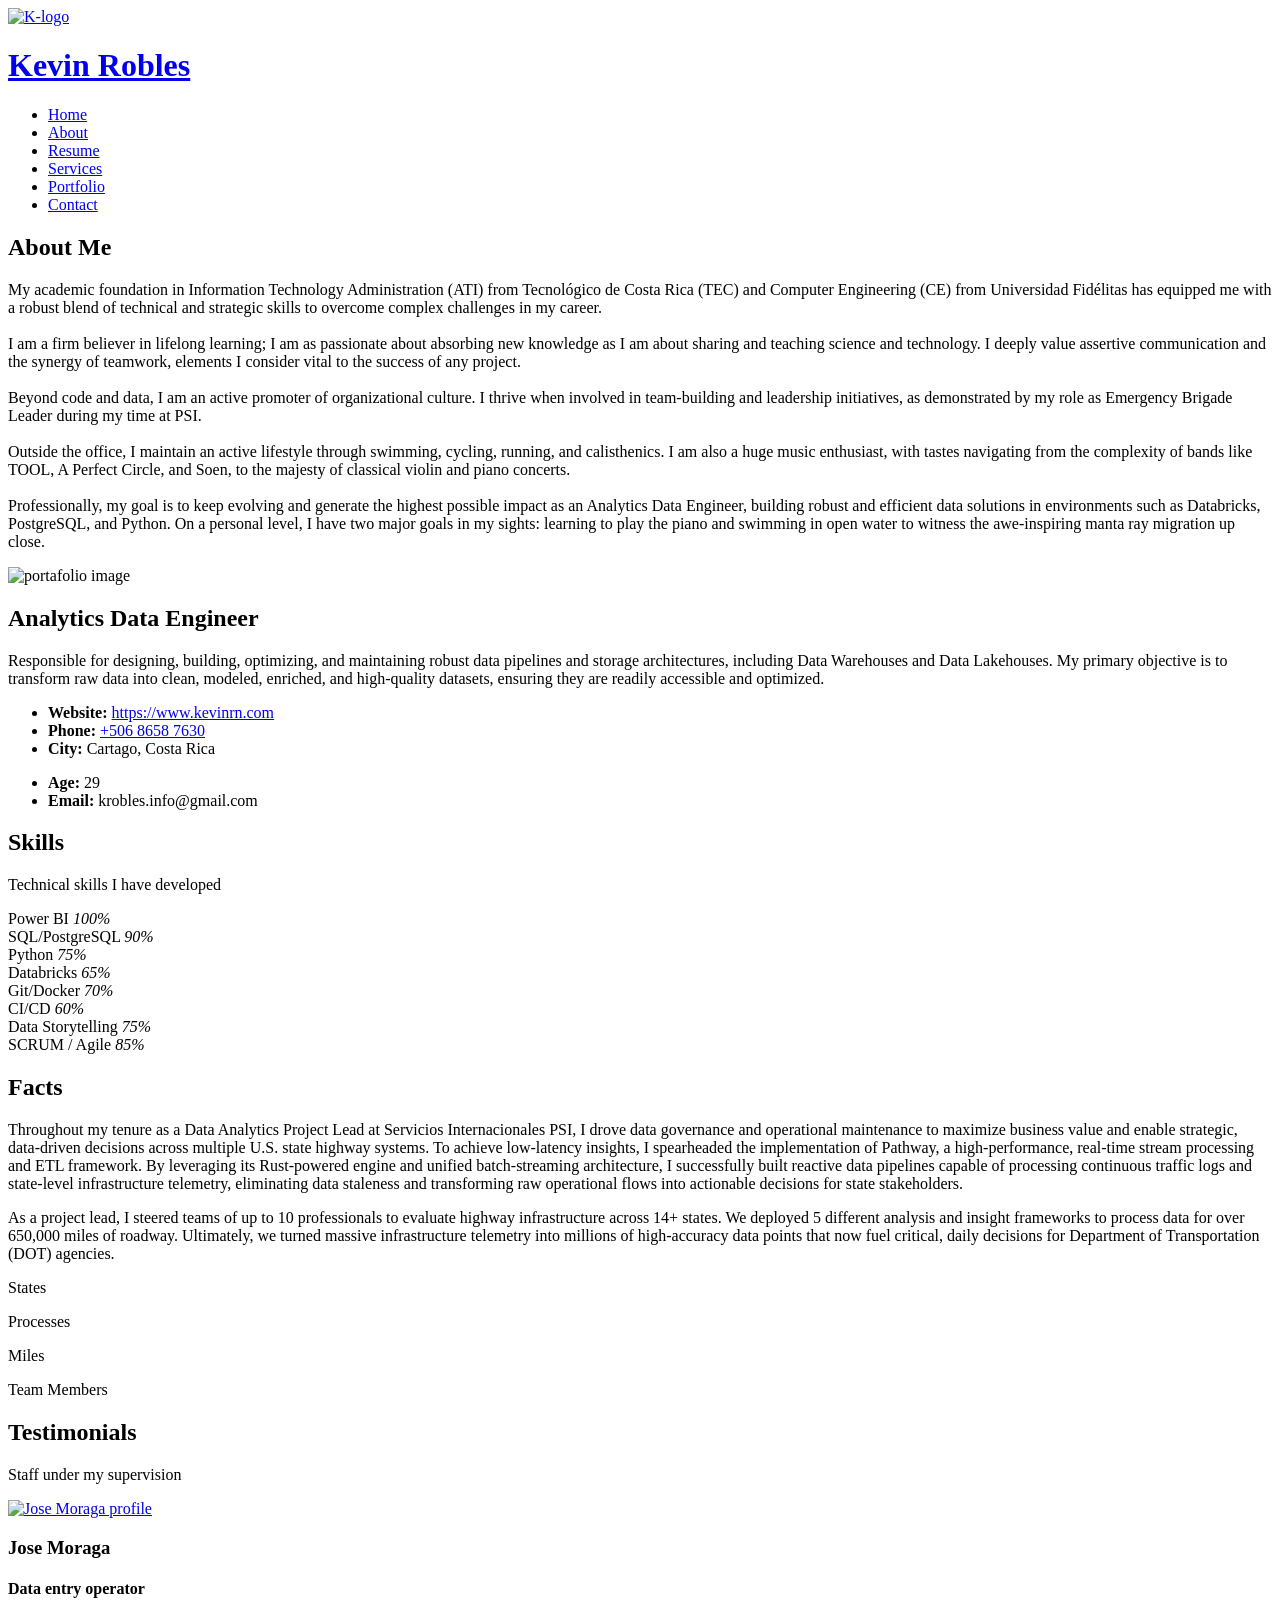
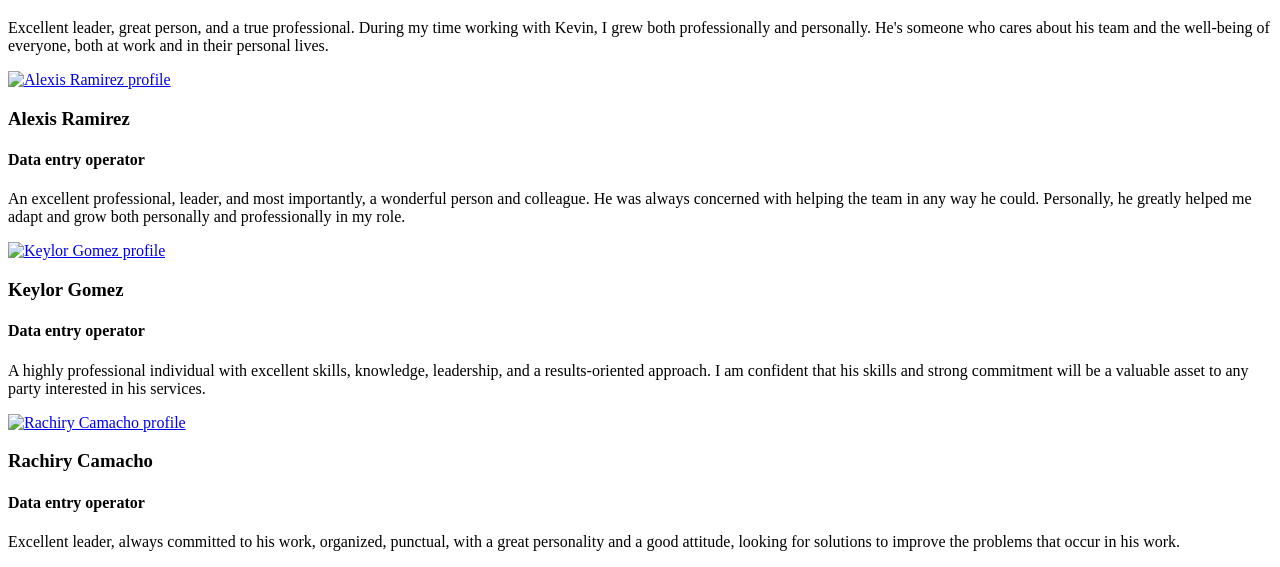
==== about.html @ db42d997 "Add files via upload" ====
<!DOCTYPE html>
<html lang="en">

<head>
  <meta charset="utf-8">
  <meta content="width=device-width, initial-scale=1.0" name="viewport">
  <title>Kevin Robles</title>
  <meta name="description" content="Kevin Robles is an Analytics Engineer with expertise in programming, Microsoft Power BI, Tableau, Python, SQL, and data visualization. Explore his portfolio to see his work and projects.">
  <meta name="keywords" content="Kevin Robles, portfolio, data analyst, data scientist, programmer, microsoft power bi, tableau, python, sql, data visualization">

  <!-- Favicons -->
  <link href="assets/img/favicon.png" rel="icon">
  <link href="assets/img/apple-touch-icon.png" rel="apple-touch-icon">

  <!-- Fonts -->
  <link href="https://fonts.googleapis.com" rel="preconnect">
  <link href="https://fonts.gstatic.com" rel="preconnect" crossorigin>
  <link href="https://fonts.googleapis.com/css2?family=Roboto:ital,wght@0,100;0,300;0,400;0,500;0,700;0,900;1,100;1,300;1,400;1,500;1,700;1,900&family=Poppins:ital,wght@0,100;0,200;0,300;0,400;0,500;0,600;0,700;0,800;0,900;1,100;1,200;1,300;1,400;1,500;1,600;1,700;1,800;1,900&family=Raleway:ital,wght@0,100;0,200;0,300;0,400;0,500;0,600;0,700;0,800;0,900;1,100;1,200;1,300;1,400;1,500;1,600;1,700;1,800;1,900&display=swap" rel="stylesheet">

  <!-- Vendor CSS Files -->
  <link href="assets/vendor/bootstrap/css/bootstrap.min.css" rel="stylesheet">
  <link href="assets/vendor/bootstrap-icons/bootstrap-icons.css" rel="stylesheet">
  <link href="assets/vendor/aos/aos.css" rel="stylesheet">
  <link href="assets/vendor/swiper/swiper-bundle.min.css" rel="stylesheet">
  <link href="assets/vendor/glightbox/css/glightbox.min.css" rel="stylesheet">

  <!-- Main CSS File -->
  <link href="assets/css/main.css" rel="stylesheet">

</head>

<body class="about-page">

  <header id="header" class="header d-flex align-items-center light-background sticky-top">
    <div class="container-fluid position-relative d-flex align-items-center justify-content-between">

      <a href="index.html" class="logo d-flex align-items-center me-auto me-xl-0">
        <img src="assets/img/logo.png" alt="K-logo">
        <h1 class="sitename">Kevin Robles</h1>
      </a>

      <nav id="navmenu" class="navmenu">
        <ul>
          <li><a href="index.html">Home</a></li>
          <li><a href="about.html" class="active">About</a></li>
          <li><a href="resume.html">Resume</a></li>
          <li><a href="services.html">Services</a></li>
          <li><a href="portfolio.html">Portfolio</a></li>
          <li><a href="contact.html">Contact</a></li>
        </ul>
        <i class="mobile-nav-toggle d-xl-none bi bi-list"></i>
      </nav>

      <div class="header-social-links">
        <a href="https://www.linkedin.com/in/krobles-info/" target="_blank"><i class="bi bi-linkedin"></i></a>
        <a href="https://github.com/Kevinrn-info" target="_blank"><i class="bi bi-github"></i></a>
        <a href="https://drive.google.com/drive/folders/1ybV7h86U72G7GYlvESibLg-fDu3-b4Iu?usp=sharing" target="_blank"><i class="bi bi-google"></i></a>
        <a href="https://www.instagram.com/Kevinrn09/" target="_blank"><i class="bi bi-instagram"></i></a>
      </div>

    </div>
  </header>

  <main class="main">

    <!-- About Section -->
    <section id="about" class="about section">

      <!-- Section Title -->
      <div class="container section-title" data-aos="fade-up">
        <h2>About Me</h2>
        <p class="py-3">
            My academic foundation in Information Technology Administration (ATI) from Tecnológico de Costa Rica (TEC) and Computer Engineering (CE) from Universidad Fidélitas has equipped me with a robust blend of technical and strategic skills to overcome complex challenges in my career.
            <br>
            <br>
            I am a firm believer in lifelong learning; I am as passionate about absorbing new knowledge as I am about sharing and teaching science and technology. I deeply value assertive communication and the synergy of teamwork, elements I consider vital to the success of any project.
            <br>
            <br>
            Beyond code and data, I am an active promoter of organizational culture. I thrive when involved in team-building and leadership initiatives, as demonstrated by my role as Emergency Brigade Leader during my time at PSI.
            <br>
            <br>
            Outside the office, I maintain an active lifestyle through swimming, cycling, running, and calisthenics. I am also a huge music enthusiast, with tastes navigating from the complexity of bands like TOOL, A Perfect Circle, and Soen, to the majesty of classical violin and piano concerts.
            <br>
            <br>
            Professionally, my goal is to keep evolving and generate the highest possible impact as an Analytics Data Engineer, building robust and efficient data solutions in environments such as Databricks, PostgreSQL, and Python. On a personal level, I have two major goals in my sights: learning to play the piano and swimming in open water to witness the awe-inspiring manta ray migration up close.
              
          </p>
      </div><!-- End Section Title -->

      <div class="container" data-aos="fade-up" data-aos-delay="100">

        <div class="row gy-4 justify-content-center">
          <div class="col-lg-4">
            <img src="assets/img/profile-img.jpg" class="img-fluid" alt="portafolio image">
          </div>
          <div class="col-lg-8 content">
            <h2>Analytics Data Engineer</h2>
            <p class="fst-italic py-3">
              Responsible for designing, building, optimizing, and maintaining robust data pipelines and storage architectures, including Data Warehouses and Data Lakehouses. My primary objective is to transform raw data into clean, modeled, enriched, and high-quality datasets, ensuring they are readily accessible and optimized.
            </p>
            <div class="row">
              <div class="col-lg-8">
                <ul>
                  <li><i class="bi bi-chevron-right"></i> <strong>Website:</strong> <span><a href="https://www.kevinrn.com" target="_blank">https://www.kevinrn.com</a></span></li>
                  <li><i class="bi bi-chevron-right"></i> <strong>Phone:</strong> <span><a href="https://api.whatsapp.com/send?phone=50686587630&text=Thank%20you%20for%20reaching%20out.%20I%20have%20received%20your%20message%20and%20will%20get%20back%20to%20you%20as%20soon%20as%20possible.%20Have%20an%20excellent%20day!">+506 8658 7630</a></span></li>
                  <li><i class="bi bi-chevron-right"></i> <strong>City:</strong> <span>Cartago, Costa Rica</span></li>
                </ul>
              </div>
              <div class="col-lg-6">
                <ul>
                  <li><i class="bi bi-chevron-right"></i> <strong>Age:</strong> <span>29</span></li>
                  <li><i class="bi bi-chevron-right"></i> <strong>Email:</strong> <span>krobles.info@gmail.com</span></li>
                </ul>
              </div>
            </div>
          </div>
        </div>

      </div>

    </section><!-- /About Section -->

    <!-- Skills Section -->
    <section id="skills" class="skills section">

      <!-- Section Title -->
      <div class="container section-title" data-aos="fade-up">
        <h2>Skills</h2>
        <p>Technical skills I have developed</p>
      </div><!-- End Section Title -->

      <div class="container" data-aos="fade-up" data-aos-delay="100">

        <div class="row skills-content skills-animation">

          <div class="col-lg-6">

            <div class="progress">
              <span class="skill"><span>Power BI</span> <i class="val">100%</i></span>
              <div class="progress-bar-wrap">
                <div class="progress-bar" role="progressbar" aria-valuenow="100" aria-valuemin="0" aria-valuemax="100"></div>
              </div>
            </div><!-- End Skills Item -->

            <div class="progress">
              <span class="skill"><span>SQL/PostgreSQL</span> <i class="val">90%</i></span>
              <div class="progress-bar-wrap">
                <div class="progress-bar" role="progressbar" aria-valuenow="90" aria-valuemin="0" aria-valuemax="100"></div>
              </div>
            </div><!-- End Skills Item -->

            <div class="progress">
              <span class="skill"><span>Python</span> <i class="val">75%</i></span>
              <div class="progress-bar-wrap">
                <div class="progress-bar" role="progressbar" aria-valuenow="75" aria-valuemin="0" aria-valuemax="100"></div>
              </div>
            </div><!-- End Skills Item -->

            <div class="progress">
              <span class="skill"><span>Databricks</span> <i class="val">65%</i></span>
              <div class="progress-bar-wrap">
                <div class="progress-bar" role="progressbar" aria-valuenow="65" aria-valuemin="0" aria-valuemax="100"></div>
              </div>
            </div><!-- End Skills Item -->

          </div>

          <div class="col-lg-6">

            <div class="progress">
              <span class="skill"><span>Git/Docker</span> <i class="val">70%</i></span>
              <div class="progress-bar-wrap">
                <div class="progress-bar" role="progressbar" aria-valuenow="70" aria-valuemin="0" aria-valuemax="100"></div>
              </div>
            </div><!-- End Skills Item -->

            <div class="progress">
              <span class="skill"><span>CI/CD</span> <i class="val">60%</i></span>
              <div class="progress-bar-wrap">
                <div class="progress-bar" role="progressbar" aria-valuenow="60" aria-valuemin="0" aria-valuemax="100"></div>
              </div>
            </div><!-- End Skills Item -->

            <div class="progress">
              <span class="skill"><span>Data Storytelling</span> <i class="val">75%</i></span>
              <div class="progress-bar-wrap">
                <div class="progress-bar" role="progressbar" aria-valuenow="75" aria-valuemin="0" aria-valuemax="100"></div>
              </div>
            </div><!-- End Skills Item -->

            <div class="progress">
              <span class="skill"><span>SCRUM / Agile</span> <i class="val">85%</i></span>
              <div class="progress-bar-wrap">
                <div class="progress-bar" role="progressbar" aria-valuenow="85" aria-valuemin="0" aria-valuemax="100"></div>
              </div>
            </div><!-- End Skills Item -->

            

          </div>

        </div>

      </div>

    </section><!-- /Skills Section -->

    <!-- Stats Section -->
    <section id="stats" class="stats section">

      <!-- Section Title -->
      <div class="container section-title" data-aos="fade-up">
        <h2>Facts</h2>

        <p>Throughout my tenure as a Data Analytics Project Lead at Servicios Internacionales PSI, I drove data governance and operational maintenance to maximize business value and enable strategic, data-driven decisions across multiple U.S. state highway systems. To achieve low-latency insights, I spearheaded the implementation of Pathway, a high-performance, real-time stream processing and ETL framework. By leveraging its Rust-powered engine and unified batch-streaming architecture, I successfully built reactive data pipelines capable of processing continuous traffic logs and state-level infrastructure telemetry, eliminating data staleness and transforming raw operational flows into actionable decisions for state stakeholders.</p>

        <p>As a project lead, I steered teams of up to 10 professionals to evaluate highway infrastructure across 14+ states. We deployed 5 different analysis and insight frameworks to process data for over 650,000 miles of roadway. Ultimately, we turned massive infrastructure telemetry into millions of high-accuracy data points that now fuel critical, daily decisions for Department of Transportation (DOT) agencies.</p>
      </div><!-- End Section Title -->

      <div class="container" data-aos="fade-up" data-aos-delay="100">

        <div class="row gy-4">

          <div class="col-lg-3 col-md-6">
            <div class="stats-item text-center w-100 h-100">
              <span data-purecounter-start="0" data-purecounter-end="14" data-purecounter-duration="1" class="purecounter"></span>
              <p>States</p>
            </div>
          </div><!-- End Stats Item -->

          <div class="col-lg-3 col-md-6">
            <div class="stats-item text-center w-100 h-100">
              <span data-purecounter-start="0" data-purecounter-end="8" data-purecounter-duration="1" class="purecounter"></span>
              <p>Processes</p>
            </div>
          </div><!-- End Stats Item -->

          <div class="col-lg-3 col-md-6">
            <div class="stats-item text-center w-100 h-100">
              <span data-purecounter-start="0" data-purecounter-end="650000" data-purecounter-duration="1" class="purecounter"></span>
              <p>Miles</p>
            </div>
          </div><!-- End Stats Item -->

          <div class="col-lg-3 col-md-6">
            <div class="stats-item text-center w-100 h-100">
              <span data-purecounter-start="0" data-purecounter-end="10" data-purecounter-duration="1" class="purecounter"></span>
              <p>Team Members</p>
            </div>
          </div><!-- End Stats Item -->

        </div>

      </div>

    </section><!-- /Stats Section -->

    <!-- Testimonials Section -->
    <section id="testimonials" class="testimonials section">

      <!-- Section Title -->
      <div class="container section-title" data-aos="fade-up">
        <h2>Testimonials</h2>
        <p>Staff under my supervision</p>
      </div><!-- End Section Title -->

      <div class="container" data-aos="fade-up" data-aos-delay="100">

        <div class="swiper init-swiper">
          <script type="application/json" class="swiper-config">
            {
              "loop": true,
              "speed": 600,
              "autoplay": {
                "delay": 5000
              },
              "slidesPerView": "auto",
              "pagination": {
                "el": ".swiper-pagination",
                "type": "bullets",
                "clickable": true
              }
            }
          </script>
          <div class="swiper-wrapper">

            <div class="swiper-slide">
              <div class="testimonial-item">
                <a href="https://www.linkedin.com/in/jose-moraga-77357922b/" target="_blank"><img src="assets/img/testimonials/testimonials-1.jpg" class="testimonial-img" alt="Jose Moraga profile"></a>
                <h3>Jose Moraga</h3>
                <h4>Data entry operator</h4>
                <div class="stars">
                  <i class="bi bi-star-fill"></i><i class="bi bi-star-fill"></i><i class="bi bi-star-fill"></i><i class="bi bi-star-fill"></i><i class="bi bi-star-fill"></i>
                </div>
                <p>
                  <i class="bi bi-quote quote-icon-left"></i>
                  <span>Excellent leader, great person, and a true professional.
                    During my time working with Kevin, I grew both professionally and personally. He's someone who cares about his team and the well-being of everyone, both at work and in their personal lives.</span>
                  <i class="bi bi-quote quote-icon-right"></i>
                </p>
              </div>
            </div><!-- End testimonial item -->

            <div class="swiper-slide">
              <div class="testimonial-item">
                <a href="https://www.linkedin.com/in/alexisramirezq/" target="_blank"><img src="assets/img/testimonials/testimonials-2.jpg" class="testimonial-img" alt="Alexis Ramirez profile"></a>
                <h3>Alexis Ramirez</h3>
                <h4>Data entry operator</h4>
                <div class="stars">
                  <i class="bi bi-star-fill"></i><i class="bi bi-star-fill"></i><i class="bi bi-star-fill"></i><i class="bi bi-star-fill"></i><i class="bi bi-star-fill"></i>
                </div>
                <p>
                  <i class="bi bi-quote quote-icon-left"></i>
                  <span>An excellent professional, leader, and most importantly, a wonderful person and colleague. He was always concerned with helping the team in any way he could. Personally, he greatly helped me adapt and grow both personally and professionally in my role.</span>
                  <i class="bi bi-quote quote-icon-right"></i>
                </p>
              </div>
            </div><!-- End testimonial item -->

            <div class="swiper-slide">
              <div class="testimonial-item">
                <a href="https://www.linkedin.com/in/keilor-gomez-27b779190/" target="_blank"><img src="assets/img/testimonials/testimonials-3.jpg" class="testimonial-img" alt="Keylor Gomez profile"></a>
                <h3>Keylor Gomez</h3>
                <h4>Data entry operator</h4>
                <div class="stars">
                  <i class="bi bi-star-fill"></i><i class="bi bi-star-fill"></i><i class="bi bi-star-fill"></i><i class="bi bi-star-fill"></i><i class="bi bi-star-fill"></i>
                </div>
                <p>
                  <i class="bi bi-quote quote-icon-left"></i>
                  <span>A highly professional individual with excellent skills, knowledge, leadership, and a results-oriented approach. I am confident that his skills and strong commitment will be a valuable asset to any party interested in his services.</span>
                  <i class="bi bi-quote quote-icon-right"></i>
                </p>
              </div>
            </div><!-- End testimonial item -->

            <div class="swiper-slide">
              <div class="testimonial-item">
                <a href="https://www.linkedin.com/in/rachiry-camacho-422431415/" target="_blank"><img src="assets/img/testimonials/testimonials-4.jpg" class="testimonial-img" alt="Rachiry Camacho profile"></a>
                <h3>Rachiry Camacho</h3>
                <h4>Data entry operator</h4>
                <div class="stars">
                  <i class="bi bi-star-fill"></i><i class="bi bi-star-fill"></i><i class="bi bi-star-fill"></i><i class="bi bi-star-fill"></i><i class="bi bi-star-fill"></i>
                </div>
                <p>
                  <i class="bi bi-quote quote-icon-left"></i>
                  <span>Excellent leader, always committed to his work, organized, punctual, with a great personality and a good attitude, looking for solutions to improve the problems that occur in his work.</span>
                  <i class="bi bi-quote quote-icon-right"></i>
                </p>
              </div>
            </div><!-- End testimonial item -->

          </div>
          <div class="swiper-pagination"></div>
        </div>

      </div>

    </section><!-- /Testimonials Section -->

  </main>

  <footer id="footer" class="footer light-background">

    <div class="container">
      <div class="social-links d-flex justify-content-center">
        <a href="https://www.linkedin.com/in/krobles-info/" target="_blank"><i class="bi bi-linkedin"></i></a>
        <a href="https://github.com/Kevinrn-info" target="_blank"><i class="bi bi-github"></i></a>
        <a href="https://drive.google.com/drive/folders/1ybV7h86U72G7GYlvESibLg-fDu3-b4Iu?usp=sharing" target="_blank"><i class="bi bi-google"></i></a>
        <a href="https://www.instagram.com/Kevinrn09/" target="_blank"><i class="bi bi-instagram"></i></a>
      </div>
    </div>

  </footer>

  <!-- Scroll Top -->
  <a href="#" id="scroll-top" class="scroll-top d-flex align-items-center justify-content-center"><i class="bi bi-arrow-up-short"></i></a>

  <!-- Preloader -->
  <div id="preloader"></div>

  <!-- Vendor JS Files -->
  <script src="assets/vendor/bootstrap/js/bootstrap.bundle.min.js"></script>
  <script src="assets/vendor/php-email-form/validate.js"></script>
  <script src="assets/vendor/aos/aos.js"></script>
  <script src="assets/vendor/waypoints/noframework.waypoints.js"></script>
  <script src="assets/vendor/purecounter/purecounter_vanilla.js"></script>
  <script src="assets/vendor/swiper/swiper-bundle.min.js"></script>
  <script src="assets/vendor/glightbox/js/glightbox.min.js"></script>
  <script src="assets/vendor/imagesloaded/imagesloaded.pkgd.min.js"></script>
  <script src="assets/vendor/isotope-layout/isotope.pkgd.min.js"></script>

  <!-- Main JS File -->
  <script src="assets/js/main.js"></script>

</body>

</html>
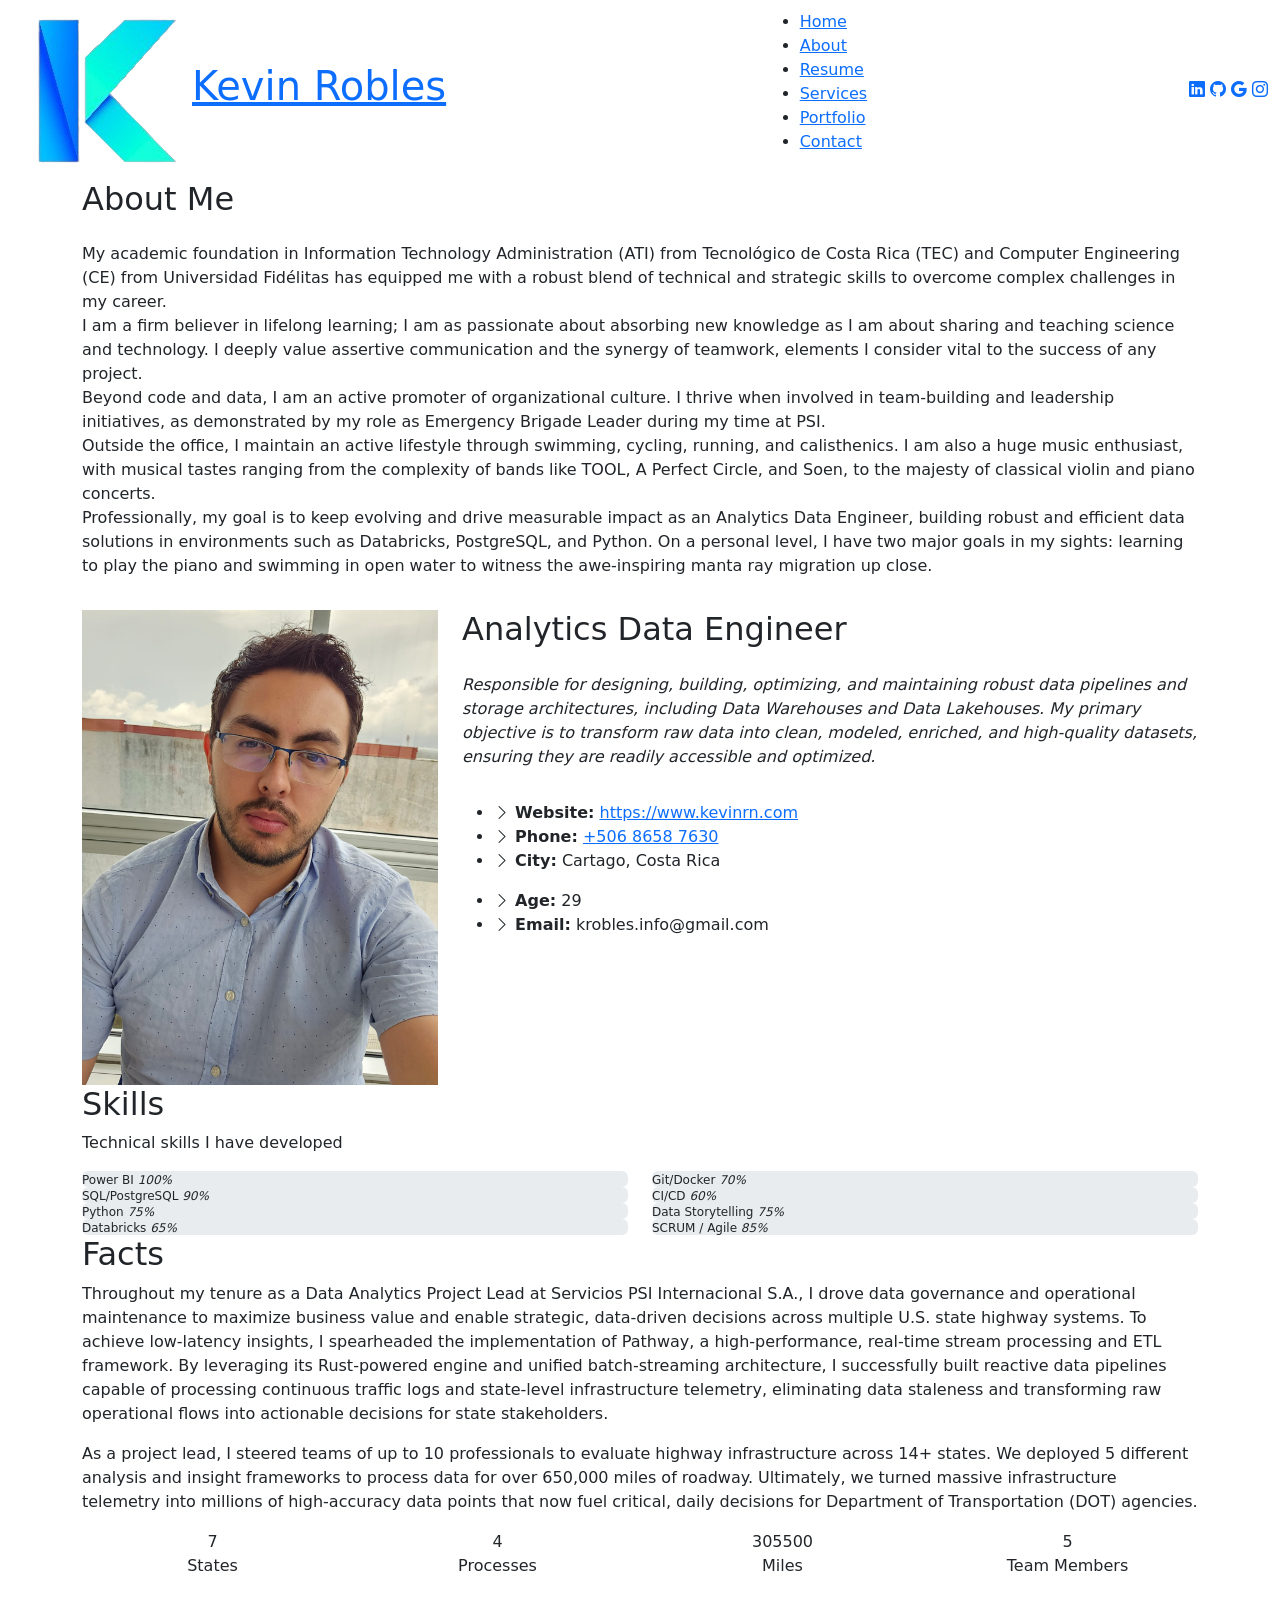
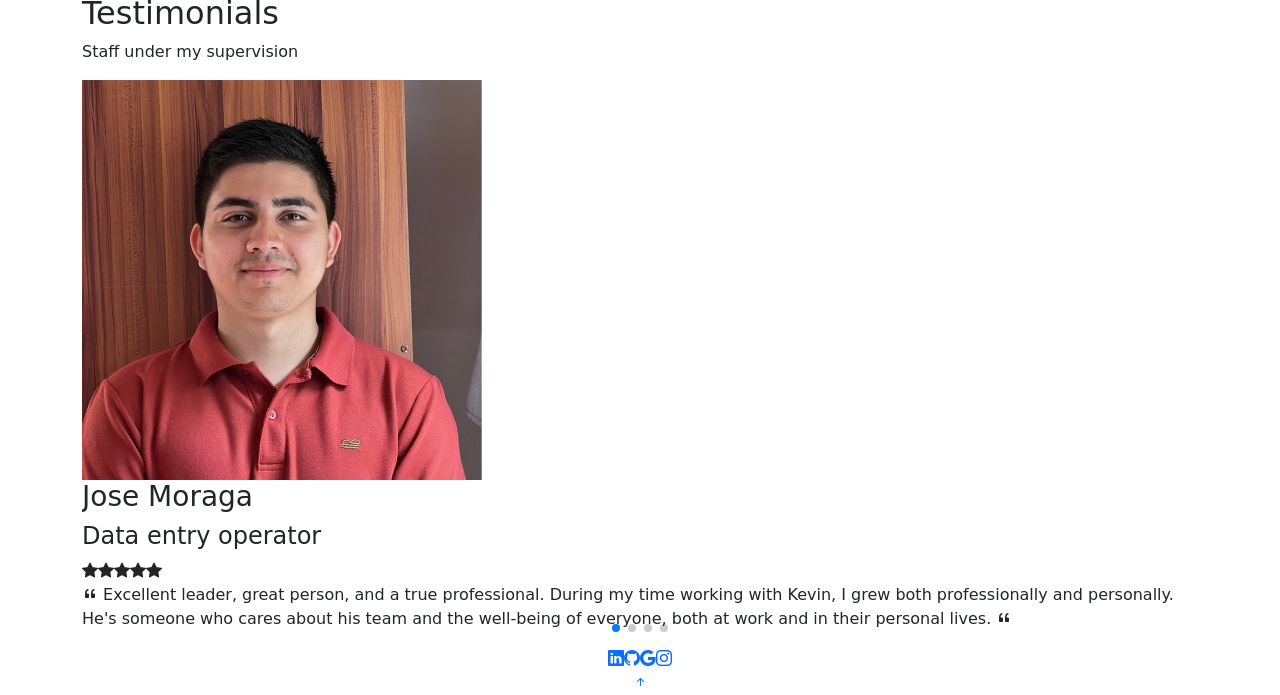
==== commit f8df9a4b: "Add files via upload" ====
--- a/about.html
+++ b/about.html
@@ -72,17 +72,13 @@
         <p class="py-3">
             My academic foundation in Information Technology Administration (ATI) from Tecnológico de Costa Rica (TEC) and Computer Engineering (CE) from Universidad Fidélitas has equipped me with a robust blend of technical and strategic skills to overcome complex challenges in my career.
             <br>
-            <br>
             I am a firm believer in lifelong learning; I am as passionate about absorbing new knowledge as I am about sharing and teaching science and technology. I deeply value assertive communication and the synergy of teamwork, elements I consider vital to the success of any project.
-            <br>
             <br>
             Beyond code and data, I am an active promoter of organizational culture. I thrive when involved in team-building and leadership initiatives, as demonstrated by my role as Emergency Brigade Leader during my time at PSI.
             <br>
+            Outside the office, I maintain an active lifestyle through swimming, cycling, running, and calisthenics. I am also a huge music enthusiast, with musical tastes ranging from the complexity of bands like TOOL, A Perfect Circle, and Soen, to the majesty of classical violin and piano concerts.
             <br>
-            Outside the office, I maintain an active lifestyle through swimming, cycling, running, and calisthenics. I am also a huge music enthusiast, with tastes navigating from the complexity of bands like TOOL, A Perfect Circle, and Soen, to the majesty of classical violin and piano concerts.
-            <br>
-            <br>
-            Professionally, my goal is to keep evolving and generate the highest possible impact as an Analytics Data Engineer, building robust and efficient data solutions in environments such as Databricks, PostgreSQL, and Python. On a personal level, I have two major goals in my sights: learning to play the piano and swimming in open water to witness the awe-inspiring manta ray migration up close.
+            Professionally, my goal is to keep evolving and drive measurable impact as an Analytics Data Engineer, building robust and efficient data solutions in environments such as Databricks, PostgreSQL, and Python. On a personal level, I have two major goals in my sights: learning to play the piano and swimming in open water to witness the awe-inspiring manta ray migration up close.
               
           </p>
       </div><!-- End Section Title -->
@@ -212,7 +208,7 @@
       <div class="container section-title" data-aos="fade-up">
         <h2>Facts</h2>
 
-        <p>Throughout my tenure as a Data Analytics Project Lead at Servicios Internacionales PSI, I drove data governance and operational maintenance to maximize business value and enable strategic, data-driven decisions across multiple U.S. state highway systems. To achieve low-latency insights, I spearheaded the implementation of Pathway, a high-performance, real-time stream processing and ETL framework. By leveraging its Rust-powered engine and unified batch-streaming architecture, I successfully built reactive data pipelines capable of processing continuous traffic logs and state-level infrastructure telemetry, eliminating data staleness and transforming raw operational flows into actionable decisions for state stakeholders.</p>
+        <p>Throughout my tenure as a Data Analytics Project Lead at Servicios PSI Internacional S.A., I drove data governance and operational maintenance to maximize business value and enable strategic, data-driven decisions across multiple U.S. state highway systems. To achieve low-latency insights, I spearheaded the implementation of Pathway, a high-performance, real-time stream processing and ETL framework. By leveraging its Rust-powered engine and unified batch-streaming architecture, I successfully built reactive data pipelines capable of processing continuous traffic logs and state-level infrastructure telemetry, eliminating data staleness and transforming raw operational flows into actionable decisions for state stakeholders.</p>
 
         <p>As a project lead, I steered teams of up to 10 professionals to evaluate highway infrastructure across 14+ states. We deployed 5 different analysis and insight frameworks to process data for over 650,000 miles of roadway. Ultimately, we turned massive infrastructure telemetry into millions of high-accuracy data points that now fuel critical, daily decisions for Department of Transportation (DOT) agencies.</p>
       </div><!-- End Section Title -->
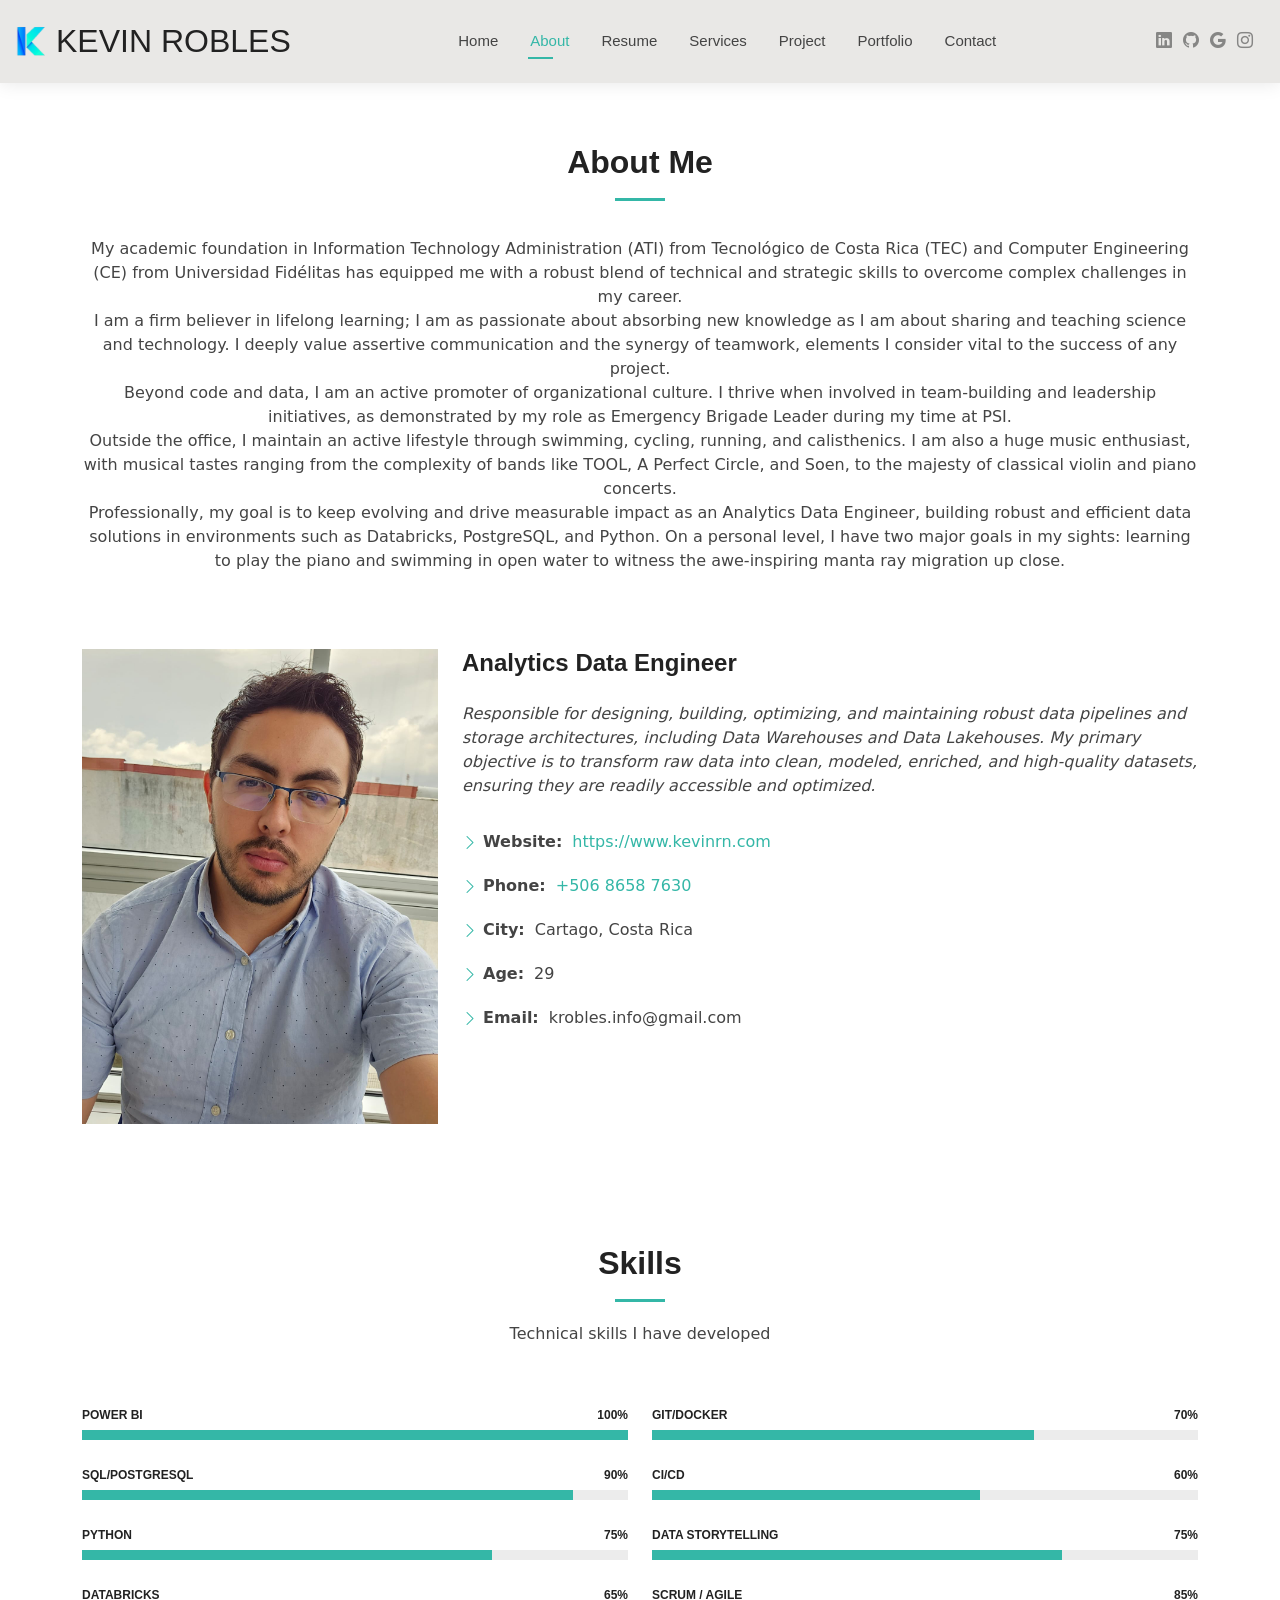
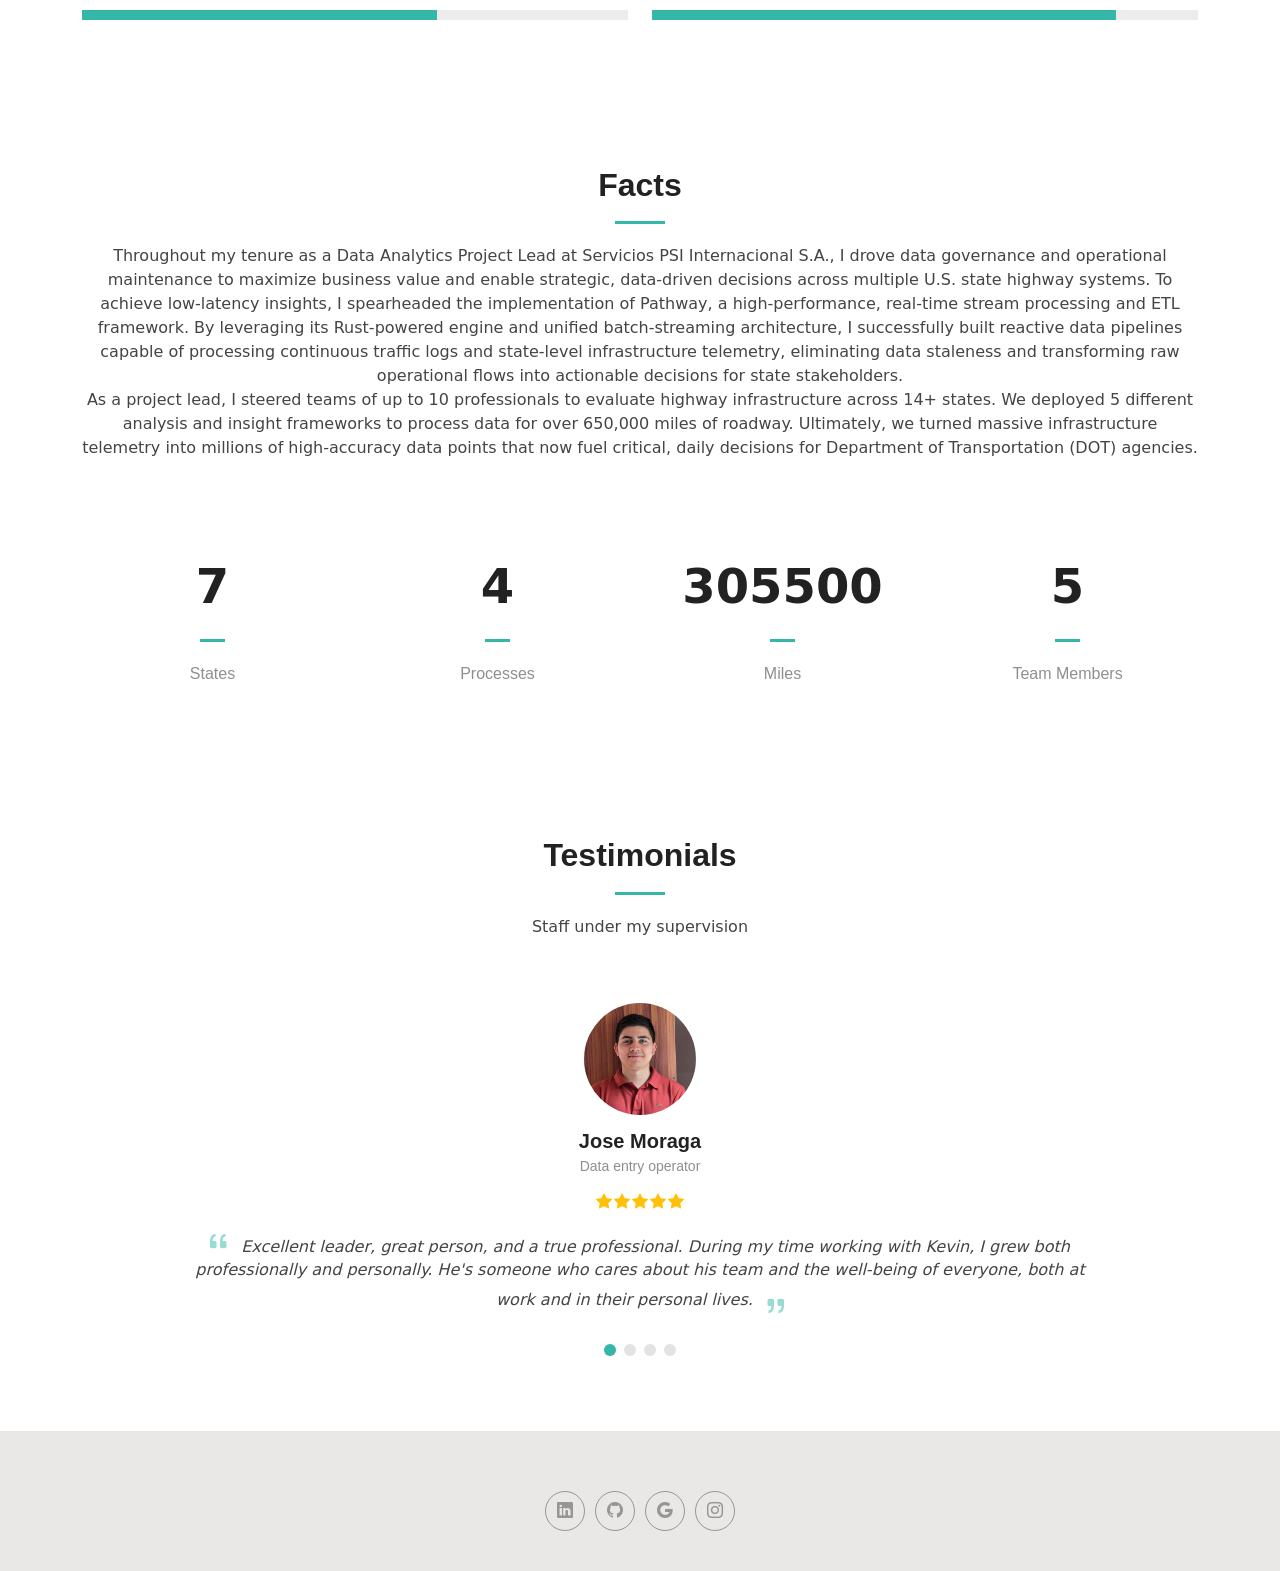
==== commit 5d955bcc: "Adding project files" ====
--- a/about.html
+++ b/about.html
@@ -45,6 +45,7 @@
           <li><a href="about.html" class="active">About</a></li>
           <li><a href="resume.html">Resume</a></li>
           <li><a href="services.html">Services</a></li>
+          <li><a href="project.html">Project</a></li>
           <li><a href="portfolio.html">Portfolio</a></li>
           <li><a href="contact.html">Contact</a></li>
         </ul>
--- a/assets/css/main.css
+++ b/assets/css/main.css
@@ -0,0 +1,1412 @@
+
+/* Fonts */
+:root {
+  --default-font: "Roboto",  system-ui, -apple-system, "Segoe UI", Roboto, "Helvetica Neue", Arial, "Noto Sans", "Liberation Sans", sans-serif, "Apple Color Emoji", "Segoe UI Emoji", "Segoe UI Symbol", "Noto Color Emoji";
+  --heading-font: "Raleway",  sans-serif;
+  --nav-font: "Poppins",  sans-serif;
+}
+
+/* Global Colors - The following color variables are used throughout the website. Updating them here will change the color scheme of the entire website */
+:root { 
+  --background-color: #ffffff; /* Background color for the entire website, including individual sections */
+  --default-color: #444444; /* Default color used for the majority of the text content across the entire website */
+  --heading-color: #222222; /* Color for headings, subheadings and title throughout the website */
+  --accent-color: #34b7a7; /* Accent color that represents your brand on the website. It's used for buttons, links, and other elements that need to stand out */
+  --surface-color: #ffffff; /* The surface color is used as a background of boxed elements within sections, such as cards, icon boxes, or other elements that require a visual separation from the global background. */
+  --contrast-color: #ffffff; /* Contrast color for text, ensuring readability against backgrounds of accent, heading, or default colors. */
+}
+
+/* Nav Menu Colors - The following color variables are used specifically for the navigation menu. They are separate from the global colors to allow for more customization options */
+:root {
+  --nav-color: #444444;  /* The default color of the main navmenu links */
+  --nav-hover-color: #34b7a7; /* Applied to main navmenu links when they are hovered over or active */
+  --nav-mobile-background-color: #ffffff; /* Used as the background color for mobile navigation menu */
+  --nav-dropdown-background-color: #ffffff; /* Used as the background color for dropdown items that appear when hovering over primary navigation items */
+  --nav-dropdown-color: #444444; /* Used for navigation links of the dropdown items in the navigation menu. */
+  --nav-dropdown-hover-color: #34b7a7; /* Similar to --nav-hover-color, this color is applied to dropdown navigation links when they are hovered over. */
+}
+
+/* Color Presets - These classes override global colors when applied to any section or element, providing reuse of the sam color scheme. */
+
+.light-background {
+  --background-color: #e9e8e6;
+  --surface-color: #ffffff;
+}
+
+.dark-background {
+  --background-color: #060606;
+  --default-color: #ffffff;
+  --heading-color: #ffffff;
+  --surface-color: #252525;
+  --contrast-color: #ffffff;
+}
+
+/* Smooth scroll */
+:root {
+  scroll-behavior: smooth;
+}
+
+/*--------------------------------------------------------------
+# General Styling & Shared Classes
+--------------------------------------------------------------*/
+body {
+  color: var(--default-color);
+  background-color: var(--background-color);
+  font-family: var(--default-font);
+}
+
+a {
+  color: var(--accent-color);
+  text-decoration: none;
+  transition: 0.3s;
+}
+
+a:hover {
+  color: color-mix(in srgb, var(--accent-color), transparent 25%);
+  text-decoration: none;
+}
+
+h1,
+h2,
+h3,
+h4,
+h5,
+h6 {
+  color: var(--heading-color);
+  font-family: var(--heading-font);
+}
+
+/* PHP Email Form Messages
+------------------------------*/
+.php-email-form .error-message {
+  display: none;
+  background: #df1529;
+  color: #ffffff;
+  text-align: left;
+  padding: 15px;
+  margin-bottom: 24px;
+  font-weight: 600;
+}
+
+.php-email-form .sent-message {
+  display: none;
+  color: #ffffff;
+  background: #059652;
+  text-align: center;
+  padding: 15px;
+  margin-bottom: 24px;
+  font-weight: 600;
+}
+
+.php-email-form .loading {
+  display: none;
+  background: var(--surface-color);
+  text-align: center;
+  padding: 15px;
+  margin-bottom: 24px;
+}
+
+.php-email-form .loading:before {
+  content: "";
+  display: inline-block;
+  border-radius: 50%;
+  width: 24px;
+  height: 24px;
+  margin: 0 10px -6px 0;
+  border: 3px solid var(--accent-color);
+  border-top-color: var(--surface-color);
+  animation: php-email-form-loading 1s linear infinite;
+}
+
+@keyframes php-email-form-loading {
+  0% {
+    transform: rotate(0deg);
+  }
+
+  100% {
+    transform: rotate(360deg);
+  }
+}
+
+/*--------------------------------------------------------------
+# Global Header
+--------------------------------------------------------------*/
+.header {
+  color: var(--default-color);
+  background-color: var(--background-color);
+  padding: 15px 0;
+  transition: all 0.5s;
+  z-index: 997;
+  box-shadow: 0px 0 18px rgba(0, 0, 0, 0.1);
+}
+
+.header .logo {
+  line-height: 1;
+}
+
+.header .logo img {
+  max-height: 36px;
+  margin-right: 8px;
+}
+
+.header .logo h1 {
+  font-size: 32px;
+  margin: 0;
+  font-weight: 300;
+  text-transform: uppercase;
+  color: var(--heading-color);
+}
+
+.header .header-social-links {
+  padding-right: 15px;
+}
+
+.header .header-social-links a {
+  color: color-mix(in srgb, var(--default-color), transparent 40%);
+  padding-left: 6px;
+  display: inline-block;
+  transition: 0.3s;
+  font-size: 16px;
+}
+
+.header .header-social-links a:hover {
+  color: var(--accent-color);
+}
+
+.header .header-social-links a i {
+  line-height: 0px;
+}
+
+@media (max-width: 1200px) {
+  .header .logo {
+    order: 1;
+  }
+
+  .header .header-social-links {
+    order: 2;
+  }
+
+  .header .navmenu {
+    order: 3;
+  }
+}
+
+/*--------------------------------------------------------------
+# Navigation Menu
+--------------------------------------------------------------*/
+/* Desktop Navigation */
+@media (min-width: 1200px) {
+  .navmenu {
+    padding: 0;
+  }
+
+  .navmenu ul {
+    margin: 0;
+    padding: 0;
+    display: flex;
+    list-style: none;
+    align-items: center;
+  }
+
+  .navmenu li {
+    position: relative;
+  }
+
+  .navmenu>ul>li {
+    white-space: nowrap;
+    padding: 15px 14px;
+  }
+
+  .navmenu>ul>li:last-child {
+    padding-right: 0;
+  }
+
+  .navmenu a,
+  .navmenu a:focus {
+    color: var(--nav-color);
+    font-size: 15px;
+    padding: 0 2px;
+    font-family: var(--nav-font);
+    font-weight: 400;
+    display: flex;
+    align-items: center;
+    justify-content: space-between;
+    white-space: nowrap;
+    transition: 0.3s;
+    position: relative;
+  }
+
+  .navmenu a i,
+  .navmenu a:focus i {
+    font-size: 12px;
+    line-height: 0;
+    margin-left: 5px;
+    transition: 0.3s;
+  }
+
+  .navmenu>ul>li>a:before {
+    content: "";
+    position: absolute;
+    height: 2px;
+    bottom: -6px;
+    left: 0;
+    background-color: var(--nav-hover-color);
+    visibility: hidden;
+    width: 0px;
+    transition: all 0.3s ease-in-out 0s;
+  }
+
+  .navmenu a:hover:before,
+  .navmenu li:hover>a:before,
+  .navmenu .active:before {
+    visibility: visible;
+    width: 25px;
+  }
+
+  .navmenu li:hover>a,
+  .navmenu .active,
+  .navmenu .active:focus {
+    color: var(--nav-hover-color);
+  }
+
+  .navmenu .dropdown ul {
+    margin: 0;
+    padding: 10px 0;
+    background: var(--nav-dropdown-background-color);
+    display: block;
+    position: absolute;
+    visibility: hidden;
+    left: 14px;
+    top: 130%;
+    opacity: 0;
+    transition: 0.3s;
+    border-radius: 4px;
+    z-index: 99;
+    box-shadow: 0px 0px 30px rgba(0, 0, 0, 0.1);
+  }
+
+  .navmenu .dropdown ul li {
+    min-width: 200px;
+  }
+
+  .navmenu .dropdown ul a {
+    padding: 10px 20px;
+    font-size: 15px;
+    text-transform: none;
+    color: var(--nav-dropdown-color);
+  }
+
+  .navmenu .dropdown ul a i {
+    font-size: 12px;
+  }
+
+  .navmenu .dropdown ul a:hover,
+  .navmenu .dropdown ul .active:hover,
+  .navmenu .dropdown ul li:hover>a {
+    color: var(--nav-dropdown-hover-color);
+  }
+
+  .navmenu .dropdown:hover>ul {
+    opacity: 1;
+    top: 100%;
+    visibility: visible;
+  }
+
+  .navmenu .dropdown .dropdown ul {
+    top: 0;
+    left: -90%;
+    visibility: hidden;
+  }
+
+  .navmenu .dropdown .dropdown:hover>ul {
+    opacity: 1;
+    top: 0;
+    left: -100%;
+    visibility: visible;
+  }
+}
+
+/* Mobile Navigation */
+@media (max-width: 1199px) {
+  .mobile-nav-toggle {
+    color: var(--nav-color);
+    font-size: 28px;
+    line-height: 0;
+    margin-right: 10px;
+    cursor: pointer;
+    transition: color 0.3s;
+  }
+
+  .navmenu {
+    padding: 0;
+    z-index: 9997;
+  }
+
+  .navmenu ul {
+    display: none;
+    list-style: none;
+    position: absolute;
+    inset: 60px 20px 20px 20px;
+    padding: 10px 0;
+    margin: 0;
+    border-radius: 6px;
+    background-color: var(--nav-mobile-background-color);
+    border: 1px solid color-mix(in srgb, var(--default-color), transparent 90%);
+    box-shadow: none;
+    overflow-y: auto;
+    transition: 0.3s;
+    z-index: 9998;
+  }
+
+  .navmenu a,
+  .navmenu a:focus {
+    color: var(--nav-dropdown-color);
+    padding: 10px 20px;
+    font-family: var(--nav-font);
+    font-size: 17px;
+    font-weight: 500;
+    display: flex;
+    align-items: center;
+    justify-content: space-between;
+    white-space: nowrap;
+    transition: 0.3s;
+  }
+
+  .navmenu a i,
+  .navmenu a:focus i {
+    font-size: 12px;
+    line-height: 0;
+    margin-left: 5px;
+    width: 30px;
+    height: 30px;
+    display: flex;
+    align-items: center;
+    justify-content: center;
+    border-radius: 50%;
+    transition: 0.3s;
+    background-color: color-mix(in srgb, var(--accent-color), transparent 90%);
+  }
+
+  .navmenu a i:hover,
+  .navmenu a:focus i:hover {
+    background-color: var(--accent-color);
+    color: var(--contrast-color);
+  }
+
+  .navmenu a:hover,
+  .navmenu .active,
+  .navmenu .active:focus {
+    color: var(--nav-dropdown-hover-color);
+  }
+
+  .navmenu .active i,
+  .navmenu .active:focus i {
+    background-color: var(--accent-color);
+    color: var(--contrast-color);
+    transform: rotate(180deg);
+  }
+
+  .navmenu .dropdown ul {
+    position: static;
+    display: none;
+    z-index: 99;
+    padding: 10px 0;
+    margin: 10px 20px;
+    background-color: var(--nav-dropdown-background-color);
+    transition: all 0.5s ease-in-out;
+  }
+
+  .navmenu .dropdown ul ul {
+    background-color: rgba(33, 37, 41, 0.1);
+  }
+
+  .navmenu .dropdown>.dropdown-active {
+    display: block;
+    background-color: rgba(33, 37, 41, 0.03);
+  }
+
+  .mobile-nav-active {
+    overflow: hidden;
+  }
+
+  .mobile-nav-active .mobile-nav-toggle {
+    color: #fff;
+    position: absolute;
+    font-size: 32px;
+    top: 15px;
+    right: 15px;
+    margin-right: 0;
+    z-index: 9999;
+  }
+
+  .mobile-nav-active .navmenu {
+    position: fixed;
+    overflow: hidden;
+    inset: 0;
+    background: rgba(33, 37, 41, 0.8);
+    transition: 0.3s;
+  }
+
+  .mobile-nav-active .navmenu>ul {
+    display: block;
+  }
+}
+
+/*--------------------------------------------------------------
+# Global Footer
+--------------------------------------------------------------*/
+.footer {
+  color: var(--default-color);
+  background-color: var(--background-color);
+  font-size: 14px;
+  padding: 40px 0;
+  position: relative;
+}
+
+.footer .copyright p {
+  margin-bottom: 0;
+}
+
+.footer .social-links {
+  margin-top: 20px;
+}
+
+.footer .social-links a {
+  display: flex;
+  align-items: center;
+  justify-content: center;
+  width: 40px;
+  height: 40px;
+  border-radius: 50%;
+  border: 1px solid color-mix(in srgb, var(--default-color), transparent 50%);
+  font-size: 16px;
+  color: color-mix(in srgb, var(--default-color), transparent 50%);
+  margin: 0 5px;
+  transition: 0.3s;
+}
+
+.footer .social-links a:hover {
+  color: var(--accent-color);
+  border-color: var(--accent-color);
+}
+
+.footer .credits {
+  margin-top: 10px;
+  font-size: 13px;
+  text-align: center;
+}
+
+/*--------------------------------------------------------------
+# Preloader
+--------------------------------------------------------------*/
+#preloader {
+  position: fixed;
+  inset: 0;
+  z-index: 9999;
+  overflow: hidden;
+  background-color: var(--background-color);
+  transition: all 0.6s ease-out;
+  width: 100%;
+  height: 100vh;
+}
+
+#preloader:before,
+#preloader:after {
+  content: "";
+  position: absolute;
+  border: 4px solid var(--accent-color);
+  border-radius: 50%;
+  animation: animate-preloader 2s cubic-bezier(0, 0.2, 0.8, 1) infinite;
+}
+
+#preloader:after {
+  animation-delay: -0.5s;
+}
+
+@keyframes animate-preloader {
+  0% {
+    width: 10px;
+    height: 10px;
+    top: calc(50% - 5px);
+    left: calc(50% - 5px);
+    opacity: 1;
+  }
+
+  100% {
+    width: 72px;
+    height: 72px;
+    top: calc(50% - 36px);
+    left: calc(50% - 36px);
+    opacity: 0;
+  }
+}
+
+/*--------------------------------------------------------------
+# Scroll Top Button
+--------------------------------------------------------------*/
+.scroll-top {
+  position: fixed;
+  visibility: hidden;
+  opacity: 0;
+  right: 15px;
+  bottom: -15px;
+  z-index: 99999;
+  background-color: var(--accent-color);
+  width: 44px;
+  height: 44px;
+  border-radius: 50px;
+  transition: all 0.4s;
+}
+
+.scroll-top i {
+  font-size: 24px;
+  color: var(--contrast-color);
+  line-height: 0;
+}
+
+.scroll-top:hover {
+  background-color: color-mix(in srgb, var(--accent-color), transparent 20%);
+  color: var(--contrast-color);
+}
+
+.scroll-top.active {
+  visibility: visible;
+  opacity: 1;
+  bottom: 15px;
+}
+
+/*--------------------------------------------------------------
+# Disable aos animation delay on mobile devices
+--------------------------------------------------------------*/
+@media screen and (max-width: 768px) {
+  [data-aos-delay] {
+    transition-delay: 0 !important;
+  }
+}
+
+/*--------------------------------------------------------------
+# Global Page Titles & Breadcrumbs
+--------------------------------------------------------------*/
+.page-title {
+  color: var(--default-color);
+  background-color: var(--background-color);
+  padding: 25px 0;
+  position: relative;
+  border-bottom: 1px solid color-mix(in srgb, var(--default-color), transparent 85%);
+}
+
+.page-title h1 {
+  font-size: 24px;
+  font-weight: 400;
+}
+
+.page-title .breadcrumbs ol {
+  display: flex;
+  flex-wrap: wrap;
+  list-style: none;
+  padding: 0;
+  margin: 0;
+  font-size: 14px;
+  font-weight: 400;
+}
+
+.page-title .breadcrumbs ol li+li {
+  padding-left: 10px;
+}
+
+.page-title .breadcrumbs ol li+li::before {
+  content: "/";
+  display: inline-block;
+  padding-right: 10px;
+  color: color-mix(in srgb, var(--default-color), transparent 70%);
+}
+
+/*--------------------------------------------------------------
+# Global Sections
+--------------------------------------------------------------*/
+section,
+.section {
+  color: var(--default-color);
+  background-color: var(--background-color);
+  padding: 60px 0;
+  scroll-margin-top: 100px;
+  overflow: clip;
+}
+
+@media (max-width: 1199px) {
+
+  section,
+  .section {
+    scroll-margin-top: 66px;
+  }
+}
+
+/*--------------------------------------------------------------
+# Global Section Titles
+--------------------------------------------------------------*/
+.section-title {
+  text-align: center;
+  padding-bottom: 60px;
+  position: relative;
+}
+
+.section-title h2 {
+  font-size: 32px;
+  font-weight: 700;
+  margin-bottom: 20px;
+  padding-bottom: 20px;
+  position: relative;
+}
+
+.section-title h2:after {
+  content: "";
+  position: absolute;
+  display: block;
+  width: 50px;
+  height: 3px;
+  background: var(--accent-color);
+  left: 0;
+  right: 0;
+  bottom: 0;
+  margin: auto;
+}
+
+.section-title p {
+  margin-bottom: 0;
+}
+
+/*--------------------------------------------------------------
+# Hero Section
+--------------------------------------------------------------*/
+.hero {
+  width: 100%;
+  min-height: calc(100vh - 82px);
+  position: relative;
+  padding: 80px 0;
+  display: flex;
+  align-items: center;
+  justify-content: center;
+}
+
+@media (max-width: 1200px) {
+  .hero {
+    min-height: calc(100vh - 68px);
+  }
+}
+
+.hero img {
+  position: absolute;
+  inset: 0;
+  display: block;
+  width: 100%;
+  height: 100%;
+  object-fit: cover;
+  z-index: 1;
+}
+
+.hero .container {
+  position: relative;
+  z-index: 3;
+}
+
+.hero h2 {
+  margin: 0;
+  font-size: 48px;
+  font-weight: 700;
+}
+
+.hero p {
+  margin: 10px 0 0 0;
+  font-size: 24px;
+  color: var(--heading-color);
+}
+
+.hero .btn-get-started {
+  color: var(--contrast-color);
+  background: var(--accent-color);
+  font-family: var(--heading-font);
+  text-transform: uppercase;
+  font-weight: 600;
+  font-size: 12px;
+  letter-spacing: 1px;
+  display: inline-block;
+  padding: 12px 40px;
+  border-radius: 50px;
+  transition: 0.5s;
+  margin-top: 30px;
+}
+
+.hero .btn-get-started:hover {
+  background: color-mix(in srgb, var(--accent-color) 90%, white 20%);
+}
+
+@media (max-width: 768px) {
+  .hero h2 {
+    font-size: 32px;
+  }
+
+  .hero p {
+    font-size: 18px;
+  }
+}
+
+/*--------------------------------------------------------------
+# About Section
+--------------------------------------------------------------*/
+.about .content h2 {
+  font-weight: 700;
+  font-size: 24px;
+}
+
+.about .content ul {
+  list-style: none;
+  padding: 0;
+}
+
+.about .content ul li {
+  margin-bottom: 20px;
+  display: flex;
+  align-items: center;
+}
+
+.about .content ul strong {
+  margin-right: 10px;
+}
+
+.about .content ul i {
+  font-size: 16px;
+  margin-right: 5px;
+  color: var(--accent-color);
+  line-height: 0;
+}
+
+/*--------------------------------------------------------------
+# Skills Section
+--------------------------------------------------------------*/
+.skills .progress {
+  height: 60px;
+  display: block;
+  background: none;
+  border-radius: 0;
+}
+
+.skills .progress .skill {
+  color: var(--heading-color);
+  padding: 0;
+  margin: 0 0 6px 0;
+  text-transform: uppercase;
+  display: block;
+  font-weight: 600;
+  font-family: var(--heading-font);
+}
+
+.skills .progress .skill .val {
+  float: right;
+  font-style: normal;
+}
+
+.skills .progress-bar-wrap {
+  background: color-mix(in srgb, var(--default-color), transparent 90%);
+  height: 10px;
+}
+
+.skills .progress-bar {
+  width: 1px;
+  height: 10px;
+  transition: 0.9s;
+  background-color: var(--accent-color);
+}
+
+/*--------------------------------------------------------------
+# Stats Section
+--------------------------------------------------------------*/
+.stats .stats-item {
+  padding: 30px;
+  width: 100%;
+}
+
+.stats .stats-item span {
+  color: var(--heading-color);
+  font-size: 48px;
+  display: block;
+  font-weight: 700;
+  margin-bottom: 20px;
+  padding-bottom: 20px;
+  position: relative;
+}
+
+.stats .stats-item span:after {
+  content: "";
+  position: absolute;
+  display: block;
+  width: 25px;
+  height: 3px;
+  background: var(--accent-color);
+  left: 0;
+  right: 0;
+  bottom: 0;
+  margin: auto;
+}
+
+.stats .stats-item p {
+  color: color-mix(in srgb, var(--default-color), transparent 40%);
+  padding: 0;
+  margin: 0;
+  font-family: var(--heading-font);
+  font-weight: 500;
+}
+
+/*--------------------------------------------------------------
+# Testimonials Section
+--------------------------------------------------------------*/
+.testimonials .section-header {
+  margin-bottom: 40px;
+}
+
+.testimonials .testimonials-carousel,
+.testimonials .testimonials-slider {
+  overflow: hidden;
+}
+
+.testimonials .testimonial-item {
+  text-align: center;
+}
+
+.testimonials .testimonial-item .testimonial-img {
+  width: 120px;
+  border-radius: 50%;
+  border: 4px solid var(--background-color);
+  margin: 0 auto;
+}
+
+.testimonials .testimonial-item h3 {
+  font-size: 20px;
+  font-weight: bold;
+  margin: 10px 0 5px 0;
+}
+
+.testimonials .testimonial-item h4 {
+  font-size: 14px;
+  color: color-mix(in srgb, var(--default-color), transparent 40%);
+  margin: 0 0 15px 0;
+}
+
+.testimonials .testimonial-item .stars {
+  margin-bottom: 15px;
+}
+
+.testimonials .testimonial-item .stars i {
+  color: #ffc107;
+  margin: 0 1px;
+}
+
+.testimonials .testimonial-item .quote-icon-left,
+.testimonials .testimonial-item .quote-icon-right {
+  color: color-mix(in srgb, var(--accent-color), transparent 50%);
+  font-size: 26px;
+  line-height: 0;
+}
+
+.testimonials .testimonial-item .quote-icon-left {
+  display: inline-block;
+  left: -5px;
+  position: relative;
+}
+
+.testimonials .testimonial-item .quote-icon-right {
+  display: inline-block;
+  right: -5px;
+  position: relative;
+  top: 10px;
+  transform: scale(-1, -1);
+}
+
+.testimonials .testimonial-item p {
+  font-style: italic;
+  margin: 0 auto 15px auto;
+}
+
+.testimonials .swiper-wrapper {
+  height: auto;
+}
+
+.testimonials .swiper-pagination {
+  margin-top: 20px;
+  position: relative;
+}
+
+.testimonials .swiper-pagination .swiper-pagination-bullet {
+  width: 12px;
+  height: 12px;
+  opacity: 1;
+  background-color: color-mix(in srgb, var(--default-color), transparent 85%);
+}
+
+.testimonials .swiper-pagination .swiper-pagination-bullet-active {
+  background-color: var(--accent-color);
+}
+
+@media (min-width: 992px) {
+  .testimonials .testimonial-item p {
+    width: 80%;
+  }
+}
+
+/*--------------------------------------------------------------
+# Resume Section
+--------------------------------------------------------------*/
+.resume .resume-title {
+  color: var(--heading-color);
+  font-size: 26px;
+  font-weight: 700;
+  margin-top: 20px;
+  margin-bottom: 20px;
+}
+
+.resume .resume-item {
+  padding: 0 0 20px 20px;
+  margin-top: -2px;
+  border-left: 2px solid var(--accent-color);
+  position: relative;
+}
+
+.resume .resume-item h4 {
+  line-height: 18px;
+  font-size: 18px;
+  font-weight: 600;
+  text-transform: uppercase;
+  color: color-mix(in srgb, var(--default-color), transparent 20%);
+  margin-bottom: 10px;
+}
+
+.resume .resume-item h5 {
+  font-size: 16px;
+  padding: 5px 15px;
+  display: inline-block;
+  font-weight: 600;
+  margin-bottom: 10px;
+}
+
+.resume .resume-item ul {
+  padding-left: 20px;
+}
+
+.resume .resume-item ul li {
+  padding-bottom: 10px;
+}
+
+.resume .resume-item:last-child {
+  padding-bottom: 0;
+}
+
+.resume .resume-item::before {
+  content: "";
+  position: absolute;
+  width: 16px;
+  height: 16px;
+  border-radius: 50px;
+  left: -9px;
+  top: 0;
+  background: var(--background-color);
+  border: 2px solid var(--accent-color);
+}
+
+/*--------------------------------------------------------------
+# Services Section
+--------------------------------------------------------------*/
+.services .service-item {
+  background-color: var(--surface-color);
+  box-shadow: 0px 5px 90px 0px rgba(0, 0, 0, 0.1);
+  height: 100%;
+  padding: 60px 30px;
+  text-align: center;
+  transition: 0.3s;
+  border-radius: 5px;
+}
+
+.services .service-item .icon {
+  margin: 0 auto;
+  width: 100px;
+  height: 100px;
+  display: flex;
+  align-items: center;
+  justify-content: center;
+  transition: ease-in-out 0.3s;
+  position: relative;
+}
+
+.services .service-item .icon i {
+  font-size: 36px;
+  transition: 0.5s;
+  position: relative;
+}
+
+.services .service-item .icon svg {
+  position: absolute;
+  top: 0;
+  left: 0;
+}
+
+.services .service-item .icon svg path {
+  transition: 0.5s;
+  fill: color-mix(in srgb, var(--default-color), transparent 95%);
+}
+
+.services .service-item h3 {
+  font-weight: 700;
+  margin: 10px 0 15px 0;
+  font-size: 22px;
+}
+
+.services .service-item p {
+  line-height: 24px;
+  font-size: 14px;
+  margin-bottom: 0;
+}
+
+.services .service-item:hover {
+  box-shadow: 0px 5px 35px 0px rgba(0, 0, 0, 0.1);
+}
+
+.services .service-item.item-cyan i {
+  color: #0dcaf0;
+}
+
+.services .service-item.item-cyan:hover .icon i {
+  color: #fff;
+}
+
+.services .service-item.item-cyan:hover .icon path {
+  fill: #0dcaf0;
+}
+
+.services .service-item.item-orange i {
+  color: #fd7e14;
+}
+
+.services .service-item.item-orange:hover .icon i {
+  color: #fff;
+}
+
+.services .service-item.item-orange:hover .icon path {
+  fill: #fd7e14;
+}
+
+.services .service-item.item-teal i {
+  color: #20c997;
+}
+
+.services .service-item.item-teal:hover .icon i {
+  color: #fff;
+}
+
+.services .service-item.item-teal:hover .icon path {
+  fill: #20c997;
+}
+
+.services .service-item.item-red i {
+  color: #df1529;
+}
+
+.services .service-item.item-red:hover .icon i {
+  color: #fff;
+}
+
+.services .service-item.item-red:hover .icon path {
+  fill: #df1529;
+}
+
+.services .service-item.item-indigo i {
+  color: #6610f2;
+}
+
+.services .service-item.item-indigo:hover .icon i {
+  color: #fff;
+}
+
+.services .service-item.item-indigo:hover .icon path {
+  fill: #6610f2;
+}
+
+.services .service-item.item-pink i {
+  color: #f3268c;
+}
+
+.services .service-item.item-pink:hover .icon i {
+  color: #fff;
+}
+
+.services .service-item.item-pink:hover .icon path {
+  fill: #f3268c;
+}
+
+/*--------------------------------------------------------------
+# Portfolio Section
+--------------------------------------------------------------*/
+.portfolio .portfolio-filters {
+  padding: 0;
+  margin: 0 auto 20px auto;
+  list-style: none;
+  text-align: center;
+}
+
+.portfolio .portfolio-filters li {
+  cursor: pointer;
+  display: inline-block;
+  padding: 8px 20px 10px 20px;
+  margin: 0;
+  font-size: 15px;
+  font-weight: 500;
+  line-height: 1;
+  margin-bottom: 5px;
+  border-radius: 50px;
+  transition: all 0.3s ease-in-out;
+  font-family: var(--heading-font);
+}
+
+.portfolio .portfolio-filters li:hover,
+.portfolio .portfolio-filters li.filter-active {
+  color: var(--contrast-color);
+  background-color: var(--accent-color);
+}
+
+.portfolio .portfolio-filters li:first-child {
+  margin-left: 0;
+}
+
+.portfolio .portfolio-filters li:last-child {
+  margin-right: 0;
+}
+
+@media (max-width: 575px) {
+  .portfolio .portfolio-filters li {
+    font-size: 14px;
+    margin: 0 0 10px 0;
+  }
+}
+
+.portfolio .portfolio-item {
+  position: relative;
+  overflow: hidden;
+}
+
+.portfolio .portfolio-item .portfolio-info {
+  opacity: 0;
+  position: absolute;
+  left: 12px;
+  right: 12px;
+  bottom: -100%;
+  z-index: 3;
+  transition: all ease-in-out 0.5s;
+  background: color-mix(in srgb, var(--surface-color), transparent 10%);
+  padding: 15px;
+}
+
+.portfolio .portfolio-item .portfolio-info h4 {
+  font-size: 18px;
+  font-weight: 600;
+  padding-right: 50px;
+}
+
+.portfolio .portfolio-item .portfolio-info p {
+  color: color-mix(in srgb, var(--default-color), transparent 30%);
+  font-size: 14px;
+  margin-bottom: 0;
+  padding-right: 50px;
+}
+
+.portfolio .portfolio-item .portfolio-info .preview-link,
+.portfolio .portfolio-item .portfolio-info .details-link {
+  position: absolute;
+  right: 50px;
+  font-size: 24px;
+  top: calc(50% - 14px);
+  color: color-mix(in srgb, var(--default-color), transparent 30%);
+  transition: 0.3s;
+  line-height: 0;
+}
+
+.portfolio .portfolio-item .portfolio-info .preview-link:hover,
+.portfolio .portfolio-item .portfolio-info .details-link:hover {
+  color: var(--accent-color);
+}
+
+.portfolio .portfolio-item .portfolio-info .details-link {
+  right: 14px;
+  font-size: 28px;
+}
+
+.portfolio .portfolio-item:hover .portfolio-info {
+  opacity: 1;
+  bottom: 0;
+}
+
+/*--------------------------------------------------------------
+# Portfolio Details Section
+--------------------------------------------------------------*/
+.portfolio-details .portfolio-details-slider img {
+  width: 100%;
+}
+
+.portfolio-details .portfolio-details-slider .swiper-pagination {
+  margin-top: 20px;
+  position: relative;
+}
+
+.portfolio-details .portfolio-details-slider .swiper-pagination .swiper-pagination-bullet {
+  width: 12px;
+  height: 12px;
+  background-color: color-mix(in srgb, var(--default-color), transparent 85%);
+  opacity: 1;
+}
+
+.portfolio-details .portfolio-details-slider .swiper-pagination .swiper-pagination-bullet-active {
+  background-color: var(--accent-color);
+}
+
+.portfolio-details .portfolio-info {
+  background-color: var(--surface-color);
+  padding: 30px;
+  box-shadow: 0px 0 30px rgba(0, 0, 0, 0.1);
+}
+
+.portfolio-details .portfolio-info h3 {
+  font-size: 22px;
+  font-weight: 700;
+  margin-bottom: 20px;
+  padding-bottom: 20px;
+  border-bottom: 1px solid color-mix(in srgb, var(--default-color), transparent 85%);
+}
+
+.portfolio-details .portfolio-info ul {
+  list-style: none;
+  padding: 0;
+  font-size: 15px;
+}
+
+.portfolio-details .portfolio-info ul li+li {
+  margin-top: 10px;
+}
+
+.portfolio-details .portfolio-description {
+  padding-top: 30px;
+}
+
+.portfolio-details .portfolio-description h2 {
+  font-size: 26px;
+  font-weight: 700;
+  margin-bottom: 20px;
+}
+
+.portfolio-details .portfolio-description p {
+  padding: 0;
+  color: color-mix(in srgb, var(--default-color), transparent 30%);
+}
+
+/*--------------------------------------------------------------
+# Contact Section
+--------------------------------------------------------------*/
+.contact .info-wrap {
+  background-color: var(--surface-color);
+  box-shadow: 0px 0px 20px rgba(0, 0, 0, 0.1);
+  padding: 30px;
+}
+
+@media (max-width: 575px) {
+  .contact .info-wrap {
+    padding: 20px;
+  }
+}
+
+.contact .info-item {
+  margin-bottom: 40px;
+}
+
+.contact .info-item i {
+  font-size: 20px;
+  color: var(--accent-color);
+  background: color-mix(in srgb, var(--accent-color), transparent 92%);
+  width: 44px;
+  height: 44px;
+  display: flex;
+  justify-content: center;
+  align-items: center;
+  border-radius: 50px;
+  transition: all 0.3s ease-in-out;
+  margin-right: 15px;
+}
+
+.contact .info-item h3 {
+  padding: 0;
+  font-size: 18px;
+  font-weight: 700;
+  margin-bottom: 5px;
+}
+
+.contact .info-item p {
+  padding: 0;
+  margin-bottom: 0;
+  font-size: 14px;
+}
+
+.contact .info-item:hover i {
+  background: var(--accent-color);
+  color: var(--contrast-color);
+}
+
+.contact .php-email-form {
+  background-color: var(--surface-color);
+  height: 100%;
+  padding: 30px;
+  box-shadow: 0px 0px 20px rgba(0, 0, 0, 0.1);
+}
+
+@media (max-width: 575px) {
+  .contact .php-email-form {
+    padding: 20px;
+  }
+}
+
+.contact .php-email-form input[type=text],
+.contact .php-email-form input[type=email],
+.contact .php-email-form textarea {
+  font-size: 14px;
+  padding: 10px 15px;
+  box-shadow: none;
+  border-radius: 0;
+  color: var(--default-color);
+  background-color: var(--surface-color);
+  border-color: color-mix(in srgb, var(--default-color), transparent 80%);
+}
+
+.contact .php-email-form input[type=text]:focus,
+.contact .php-email-form input[type=email]:focus,
+.contact .php-email-form textarea:focus {
+  border-color: var(--accent-color);
+}
+
+.contact .php-email-form input[type=text]::placeholder,
+.contact .php-email-form input[type=email]::placeholder,
+.contact .php-email-form textarea::placeholder {
+  color: color-mix(in srgb, var(--default-color), transparent 70%);
+}
+
+.contact .php-email-form button[type=submit] {
+  color: var(--contrast-color);
+  background: var(--accent-color);
+  border: 0;
+  padding: 10px 30px;
+  transition: 0.4s;
+  border-radius: 50px;
+}
+
+.contact .php-email-form button[type=submit]:hover {
+  background: color-mix(in srgb, var(--accent-color), transparent 25%);
+}
+
+/*--------------------------------------------------------------
+# Starter Section Section
+--------------------------------------------------------------*/
+.starter-section {
+  /* Add your styles here */
+}
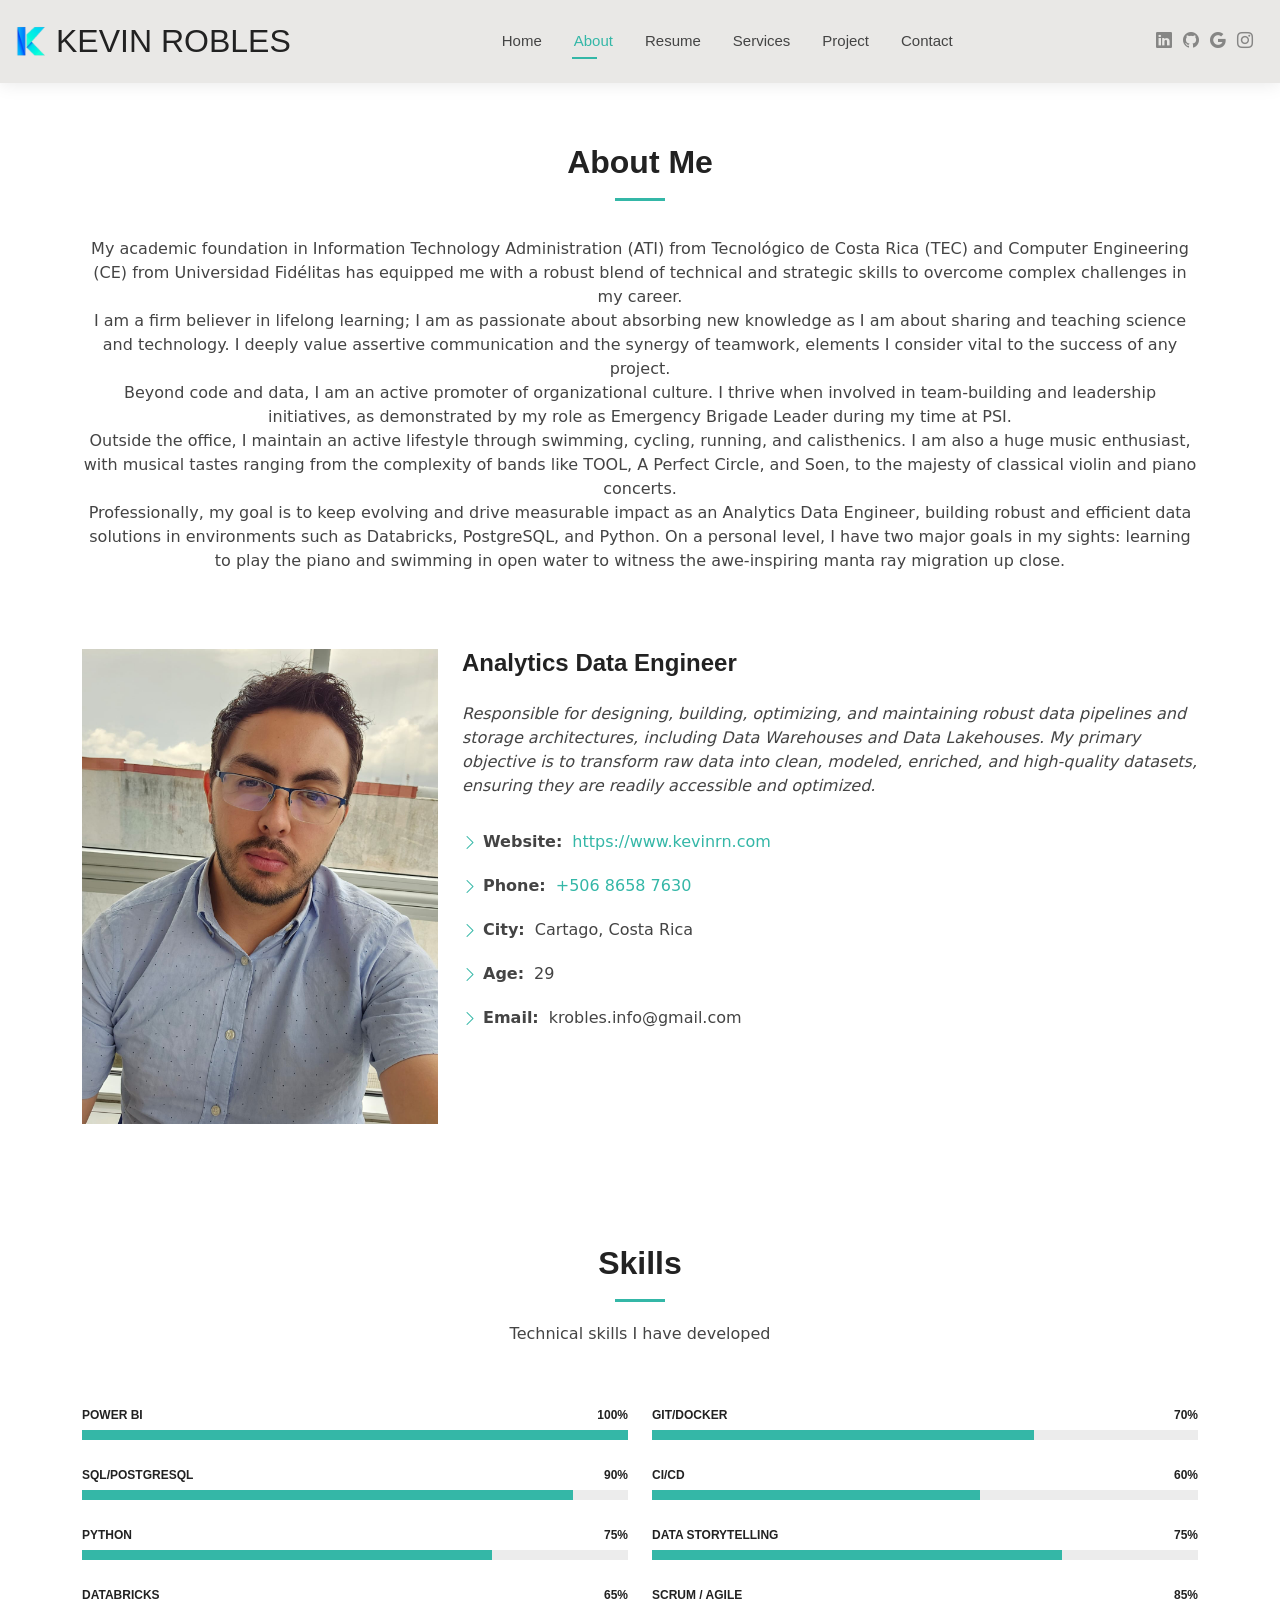
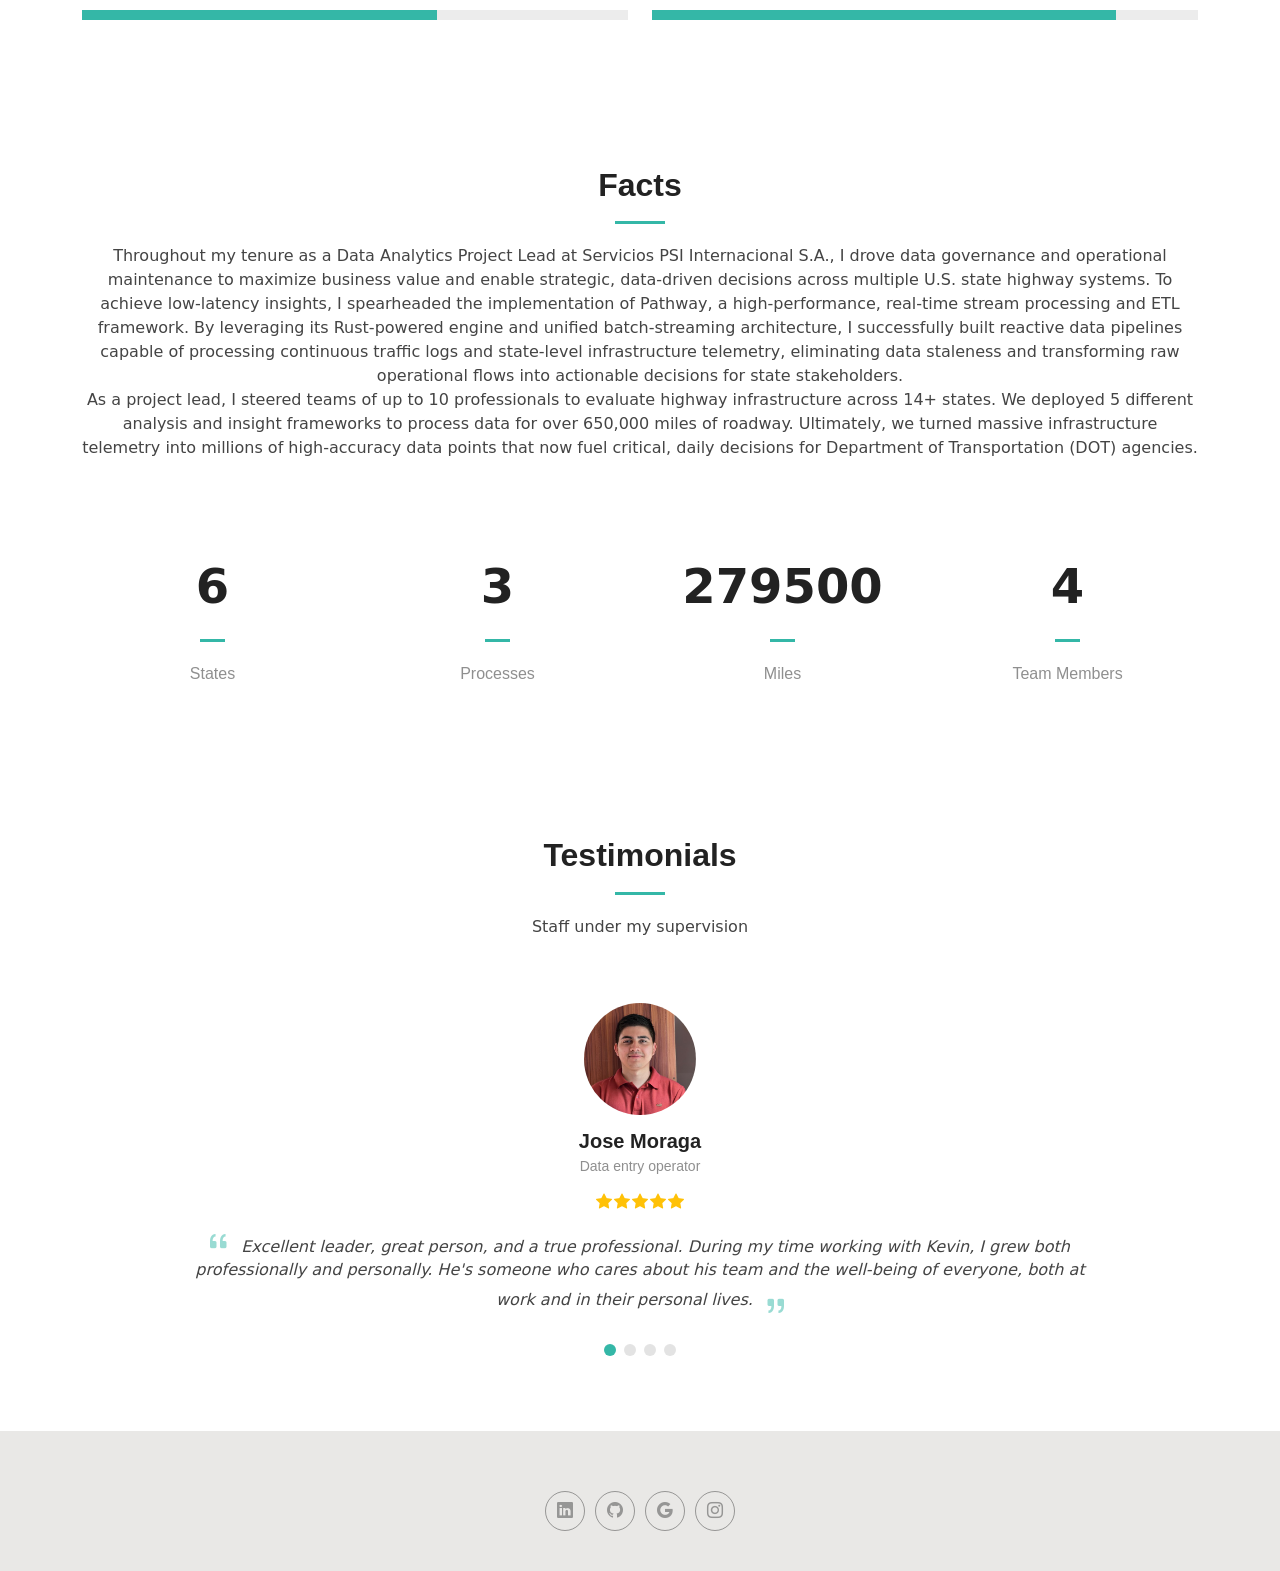
==== commit 0ae861df: "Comment de porfolio lines" ====
--- a/about.html
+++ b/about.html
@@ -46,7 +46,7 @@
           <li><a href="resume.html">Resume</a></li>
           <li><a href="services.html">Services</a></li>
           <li><a href="project.html">Project</a></li>
-          <li><a href="portfolio.html">Portfolio</a></li>
+          <!-- <li><a href="portfolio.html">Portfolio</a></li> -->
           <li><a href="contact.html">Contact</a></li>
         </ul>
         <i class="mobile-nav-toggle d-xl-none bi bi-list"></i>
--- a/assets/css/main.css
+++ b/assets/css/main.css
@@ -1409,4 +1409,220 @@
 --------------------------------------------------------------*/
 .starter-section {
   /* Add your styles here */
-}+}
+
+
+/*--------------------------------------------------------------
+# Project Showcase Section (SummitBase Outfitters)
+--------------------------------------------------------------*/
+.project-hero-banner {
+  position: relative;
+  border-radius: 16px;
+  overflow: hidden;
+  box-shadow: 0 15px 40px rgba(0, 0, 0, 0.15);
+  margin-bottom: 40px;
+  background-color: #0b1622;
+}
+
+.project-hero-banner img {
+  width: 100%;
+  max-height: 440px;
+  object-fit: cover;
+  display: block;
+}
+
+.project-badge {
+  display: inline-flex;
+  align-items: center;
+  gap: 6px;
+  padding: 6px 14px;
+  border-radius: 50px;
+  font-size: 13px;
+  font-weight: 600;
+  background: color-mix(in srgb, var(--accent-color), transparent 88%);
+  color: var(--accent-color);
+  margin: 0 6px 8px 0;
+}
+
+.project-card {
+  background-color: var(--surface-color);
+  border-radius: 12px;
+  padding: 28px;
+  box-shadow: 0 5px 25px rgba(0, 0, 0, 0.07);
+  height: 100%;
+  transition: transform 0.3s ease, box-shadow 0.3s ease;
+  border-top: 3px solid var(--accent-color);
+}
+
+.project-card:hover {
+  transform: translateY(-5px);
+  box-shadow: 0 12px 35px rgba(0, 0, 0, 0.12);
+}
+
+.project-card h3 {
+  font-size: 20px;
+  font-weight: 700;
+  margin-bottom: 15px;
+  display: flex;
+  align-items: center;
+  gap: 10px;
+}
+
+.project-card h3 i {
+  color: var(--accent-color);
+  font-size: 24px;
+}
+
+.tech-stack-pill {
+  display: inline-flex;
+  align-items: center;
+  gap: 8px;
+  padding: 8px 16px;
+  border-radius: 8px;
+  background: #f8f9fa;
+  border: 1px solid color-mix(in srgb, var(--default-color), transparent 88%);
+  font-size: 14px;
+  font-weight: 500;
+  margin: 0 8px 10px 0;
+  transition: 0.25s;
+}
+
+.tech-stack-pill:hover {
+  border-color: var(--accent-color);
+  background: color-mix(in srgb, var(--accent-color), transparent 93%);
+}
+
+.tech-stack-pill img {
+  width: 20px;
+  height: 20px;
+  object-fit: contain;
+}
+
+.phase-number {
+  display: inline-flex;
+  align-items: center;
+  justify-content: center;
+  width: 32px;
+  height: 32px;
+  border-radius: 50%;
+  background-color: var(--accent-color);
+  color: var(--contrast-color);
+  font-weight: 700;
+  font-size: 14px;
+  margin-right: 10px;
+  flex-shrink: 0;
+}
+
+.deliverable-box {
+  background-color: var(--surface-color);
+  border-radius: 12px;
+  padding: 25px;
+  box-shadow: 0 5px 25px rgba(0, 0, 0, 0.07);
+  height: 100%;
+  display: flex;
+  flex-direction: column;
+  justify-content: space-between;
+  border: 1px solid color-mix(in srgb, var(--default-color), transparent 90%);
+  transition: 0.3s;
+}
+
+.deliverable-box:hover {
+  border-color: var(--accent-color);
+  box-shadow: 0 10px 30px rgba(52, 183, 167, 0.15);
+}
+
+.deliverable-icon {
+  width: 52px;
+  height: 52px;
+  border-radius: 12px;
+  background: color-mix(in srgb, var(--accent-color), transparent 88%);
+  color: var(--accent-color);
+  display: flex;
+  align-items: center;
+  justify-content: center;
+  font-size: 26px;
+  margin-bottom: 18px;
+}
+
+.btn-project-primary {
+  background-color: var(--accent-color);
+  color: var(--contrast-color);
+  padding: 10px 24px;
+  border-radius: 50px;
+  font-weight: 600;
+  font-size: 14px;
+  display: inline-flex;
+  align-items: center;
+  gap: 8px;
+  transition: 0.3s;
+  border: 2px solid var(--accent-color);
+}
+
+.btn-project-primary:hover {
+  background-color: color-mix(in srgb, var(--accent-color), black 12%);
+  color: var(--contrast-color);
+}
+
+.btn-project-outline {
+  background-color: transparent;
+  color: var(--heading-color);
+  padding: 10px 24px;
+  border-radius: 50px;
+  font-weight: 600;
+  font-size: 14px;
+  display: inline-flex;
+  align-items: center;
+  gap: 8px;
+  transition: 0.3s;
+  border: 2px solid color-mix(in srgb, var(--default-color), transparent 70%);
+}
+
+.btn-project-outline:hover {
+  border-color: var(--accent-color);
+  color: var(--accent-color);
+}
+
+.dashboard-embed-wrapper {
+  background: #f8f9fa;
+  border: 2px dashed color-mix(in srgb, var(--accent-color), transparent 50%);
+  border-radius: 16px;
+  padding: 35px 25px;
+  text-align: center;
+}
+
+.gallery-capture-card {
+  background: var(--surface-color);
+  border-radius: 10px;
+  overflow: hidden;
+  box-shadow: 0 4px 20px rgba(0, 0, 0, 0.08);
+  height: 100%;
+  transition: 0.3s;
+}
+
+.gallery-capture-card:hover {
+  transform: translateY(-4px);
+  box-shadow: 0 10px 28px rgba(0, 0, 0, 0.14);
+}
+
+.gallery-capture-card img {
+  width: 100%;
+  height: 210px;
+  object-fit: cover;
+  border-bottom: 1px solid rgba(0, 0, 0, 0.06);
+}
+
+.gallery-capture-card .capture-body {
+  padding: 16px 18px;
+}
+
+.gallery-capture-card .capture-body h5 {
+  font-size: 16px;
+  font-weight: 700;
+  margin-bottom: 6px;
+}
+
+.gallery-capture-card .capture-body p {
+  font-size: 13px;
+  color: color-mix(in srgb, var(--default-color), transparent 25%);
+  margin-bottom: 0;
+}
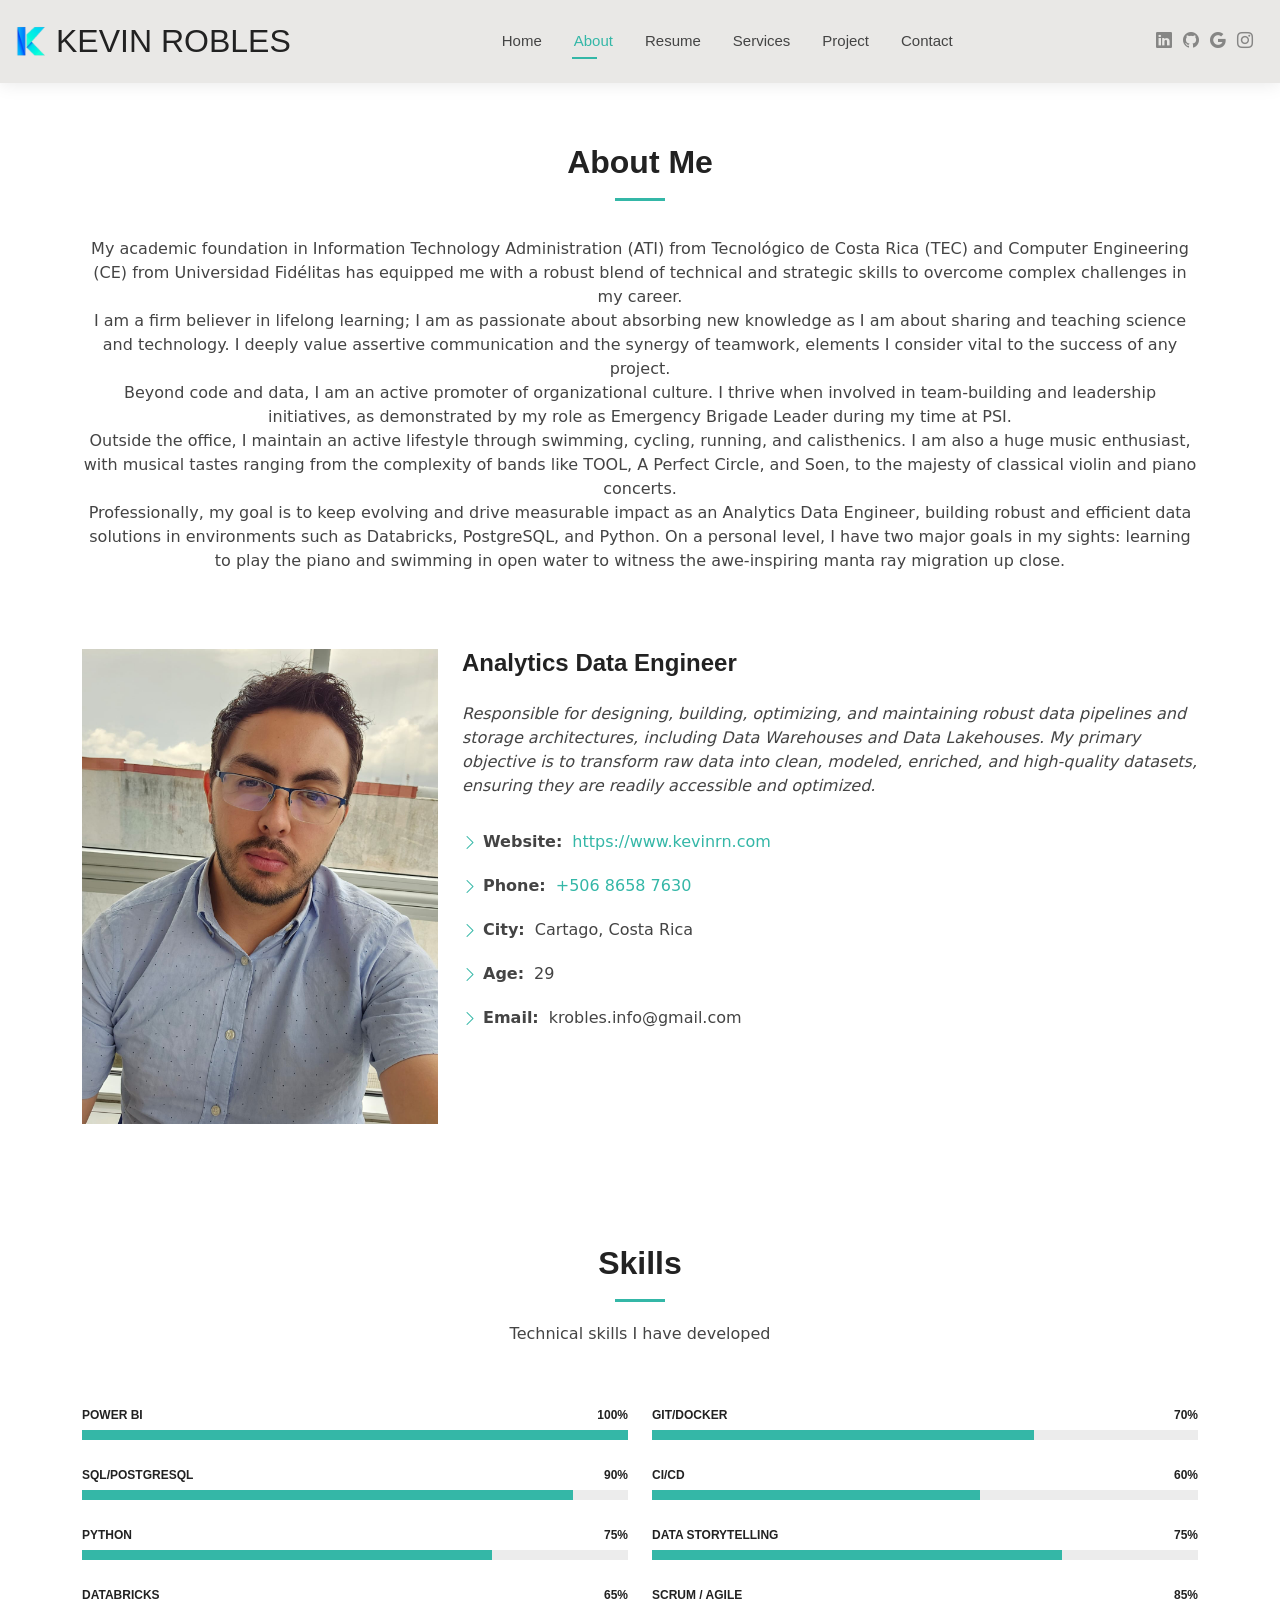
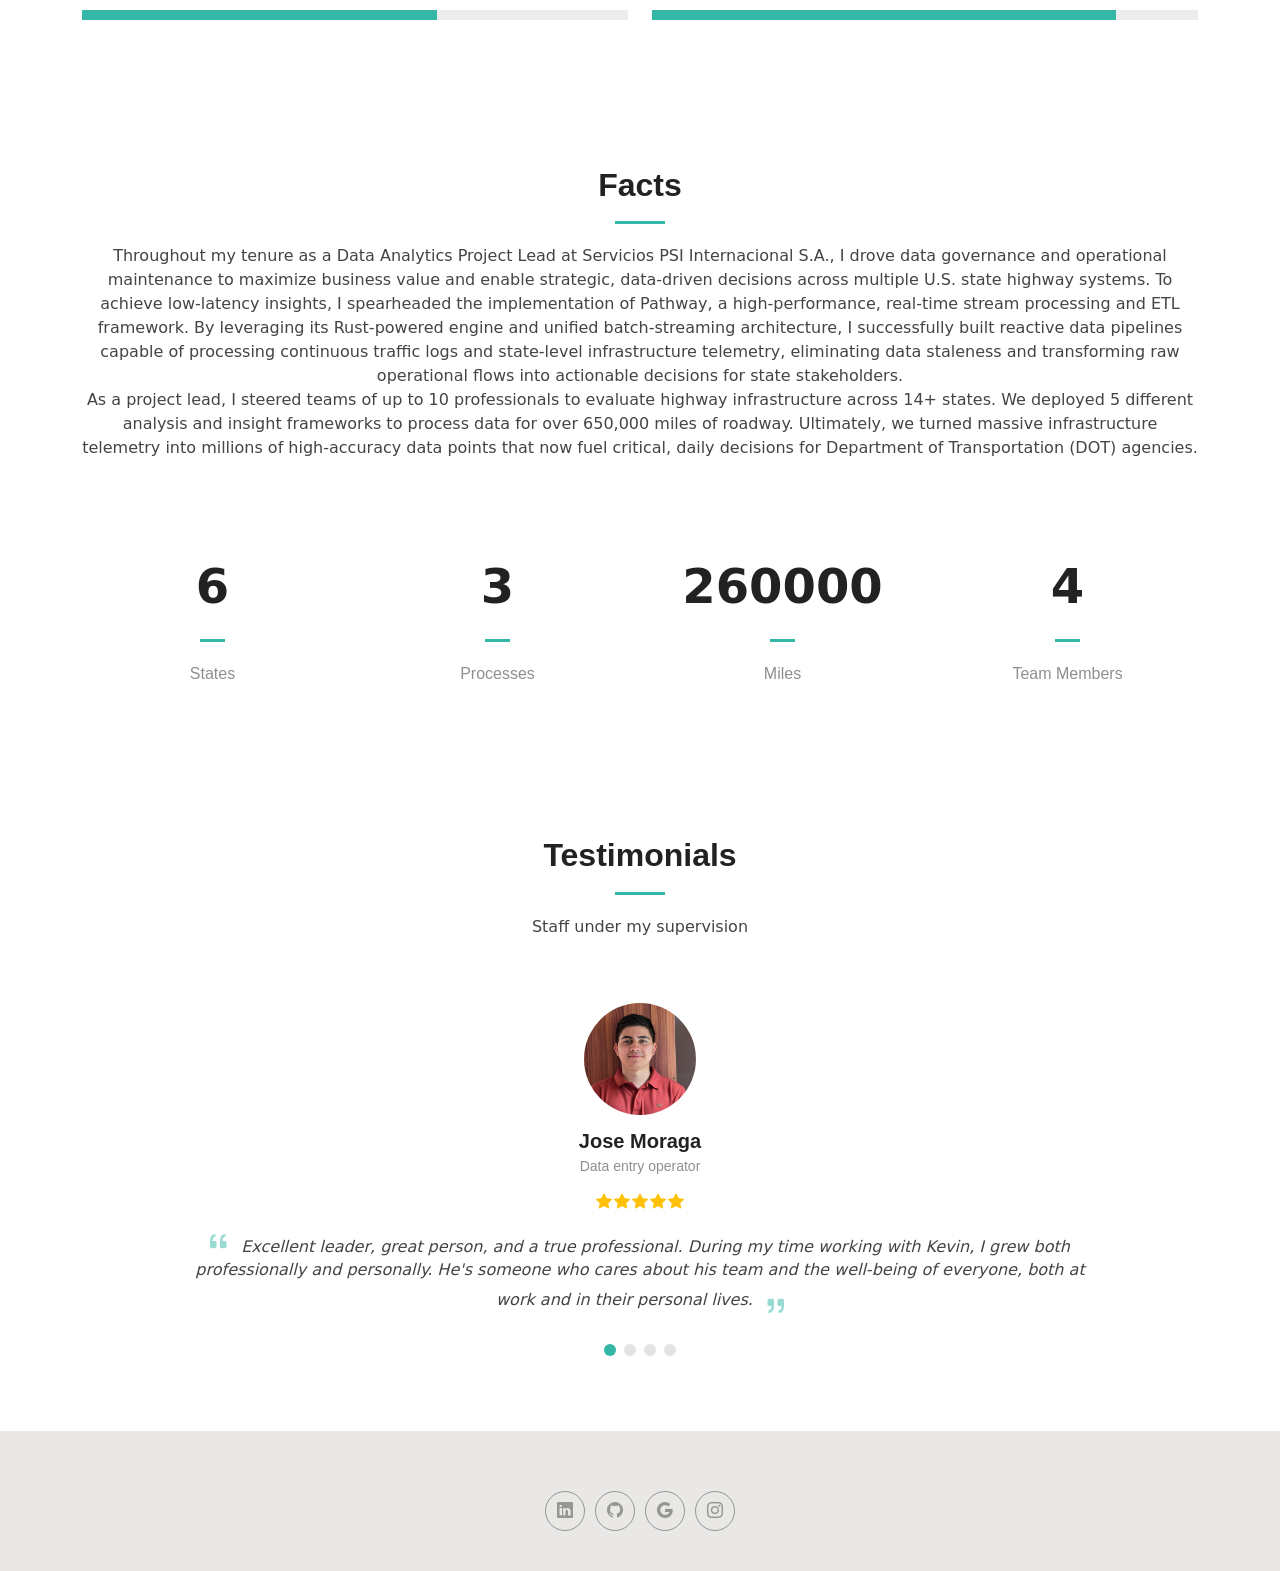
==== commit 33cd9e8d: "Readme for main web Page" ====
--- a/about.html
+++ b/about.html
@@ -4,7 +4,7 @@
 <head>
   <meta charset="utf-8">
   <meta content="width=device-width, initial-scale=1.0" name="viewport">
-  <title>Kevin Robles</title>
+  <title>About - Kevin Robles</title>
   <meta name="description" content="Kevin Robles is an Analytics Engineer with expertise in programming, Microsoft Power BI, Tableau, Python, SQL, and data visualization. Explore his portfolio to see his work and projects.">
   <meta name="keywords" content="Kevin Robles, portfolio, data analyst, data scientist, programmer, microsoft power bi, tableau, python, sql, data visualization">
 
